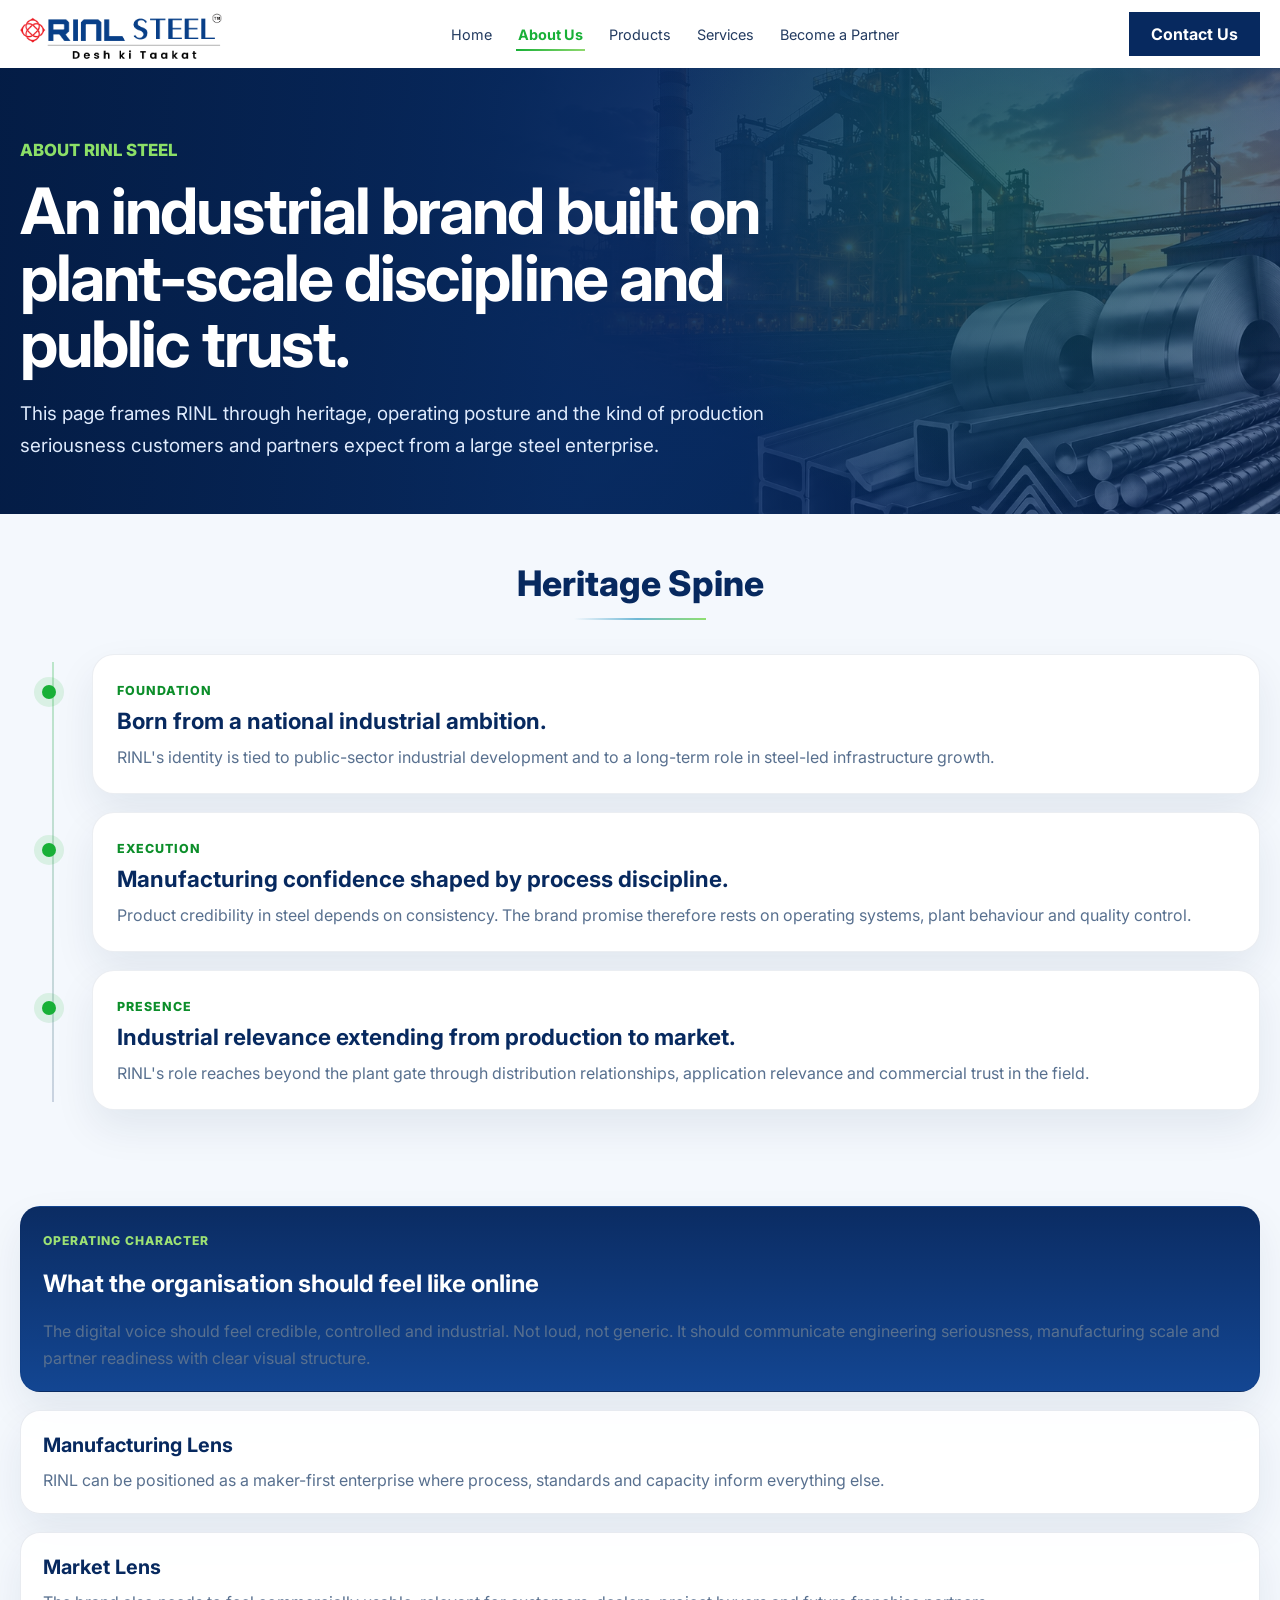
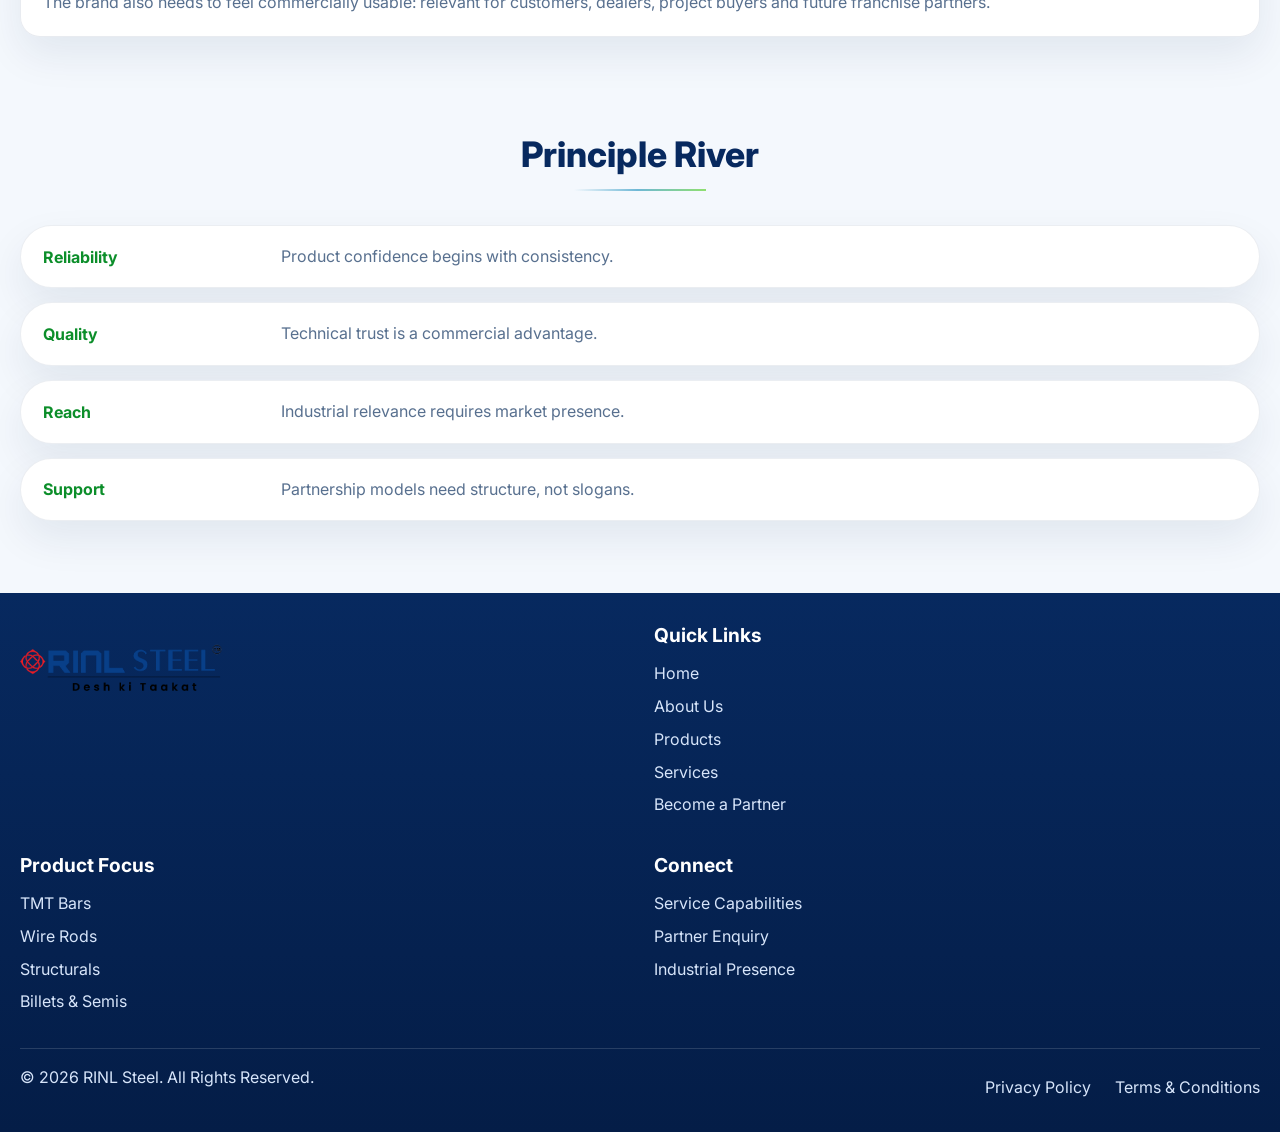
==== about.html @ e651a636 "Reorganize assets and finalize multi-page site" ====
<!DOCTYPE html>
<html lang="en">
<head>
  <meta charset="UTF-8" />
  <meta name="viewport" content="width=device-width, initial-scale=1.0" />
  <meta name="description" content="Learn about RINL Steel's heritage, manufacturing perspective, industrial role and operating philosophy." />
  <title>About Us | RINL Steel</title>
  <link rel="preconnect" href="https://fonts.googleapis.com">
  <link rel="preconnect" href="https://fonts.gstatic.com" crossorigin>
  <link href="https://fonts.googleapis.com/css2?family=Inter:wght@400;500;600;700;800&display=swap" rel="stylesheet">
  <link rel="stylesheet" href="styles.css" />
</head>
<body data-page="about">
  <header class="site-header" data-header>
    <div class="container header-inner">
      <a class="brand" href="index.html" aria-label="RINL Steel home">
        <img class="brand-logo" src="assets/images/branding/RINL_STEEL%20Logo.webp" alt="RINL Steel" />
      </a>
      <button class="nav-toggle" type="button" aria-label="Toggle menu" aria-expanded="false" data-nav-toggle>
        <span></span><span></span><span></span>
      </button>
      <nav class="main-nav" data-nav>
        <a href="index.html" data-nav-link="home">Home</a>
        <a href="about.html" data-nav-link="about">About Us</a>
        <a href="products.html" data-nav-link="products">Products</a>
        <a href="services.html" data-nav-link="services">Services</a>
        <a href="become-partner.html" data-nav-link="partner">Become a Partner</a>
      </nav>
      <a class="header-cta" href="become-partner.html#contact">Contact Us</a>
    </div>
  </header>

  <main>
    <section class="page-hero page-hero-about">
      <div class="container page-hero-shell">
        <div class="page-hero-copy reveal">
          <p class="eyebrow">About RINL Steel</p>
          <h1>An industrial brand built on plant-scale discipline and public trust.</h1>
          <p class="page-hero-text">This page frames RINL through heritage, operating posture and the kind of production seriousness customers and partners expect from a large steel enterprise.</p>
        </div>
      </div>
    </section>

    <section class="section about-spine-shell">
      <div class="container">
        <div class="section-title section-title-stack reveal">
          <h2>Heritage Spine</h2>
          <span></span>
        </div>
        <div class="about-spine">
          <article class="about-spine-node reveal">
            <span>Foundation</span>
            <h3>Born from a national industrial ambition.</h3>
            <p>RINL's identity is tied to public-sector industrial development and to a long-term role in steel-led infrastructure growth.</p>
          </article>
          <article class="about-spine-node reveal delay-1">
            <span>Execution</span>
            <h3>Manufacturing confidence shaped by process discipline.</h3>
            <p>Product credibility in steel depends on consistency. The brand promise therefore rests on operating systems, plant behaviour and quality control.</p>
          </article>
          <article class="about-spine-node reveal delay-2" id="presence">
            <span>Presence</span>
            <h3>Industrial relevance extending from production to market.</h3>
            <p>RINL's role reaches beyond the plant gate through distribution relationships, application relevance and commercial trust in the field.</p>
          </article>
        </div>
      </div>
    </section>

    <section class="section about-panels">
      <div class="container about-panels-grid">
        <article class="about-panel about-panel-large reveal">
          <span class="section-kicker">Operating Character</span>
          <h2>What the organisation should feel like online</h2>
          <p>The digital voice should feel credible, controlled and industrial. Not loud, not generic. It should communicate engineering seriousness, manufacturing scale and partner readiness with clear visual structure.</p>
        </article>
        <article class="about-panel reveal delay-1">
          <strong>Manufacturing Lens</strong>
          <p>RINL can be positioned as a maker-first enterprise where process, standards and capacity inform everything else.</p>
        </article>
        <article class="about-panel reveal delay-2">
          <strong>Market Lens</strong>
          <p>The brand also needs to feel commercially usable: relevant for customers, dealers, project buyers and future franchise partners.</p>
        </article>
      </div>
    </section>

    <section class="section principle-river-shell">
      <div class="container">
        <div class="section-title section-title-stack reveal">
          <h2>Principle River</h2>
          <span></span>
        </div>
        <div class="principle-river">
          <div class="principle-flow reveal"><strong>Reliability</strong><span>Product confidence begins with consistency.</span></div>
          <div class="principle-flow reveal delay-1"><strong>Quality</strong><span>Technical trust is a commercial advantage.</span></div>
          <div class="principle-flow reveal delay-2"><strong>Reach</strong><span>Industrial relevance requires market presence.</span></div>
          <div class="principle-flow reveal delay-3"><strong>Support</strong><span>Partnership models need structure, not slogans.</span></div>
        </div>
      </div>
    </section>
  </main>

  <footer class="site-footer">
    <div class="container footer-grid">
      <div>
        <a class="brand footer-brand" href="index.html">
          <img class="brand-logo brand-logo-footer" src="assets/images/branding/RINL_STEEL%20Logo.webp" alt="RINL Steel" />
        </a>
      </div>
      <div>
        <h3>Quick Links</h3>
        <a href="index.html">Home</a>
        <a href="about.html">About Us</a>
        <a href="products.html">Products</a>
        <a href="services.html">Services</a>
        <a href="become-partner.html">Become a Partner</a>
      </div>
      <div>
        <h3>Product Focus</h3>
        <a href="products.html#tmt">TMT Bars</a>
        <a href="products.html#wire-rods">Wire Rods</a>
        <a href="products.html#structurals">Structurals</a>
        <a href="products.html#semis">Billets & Semis</a>
      </div>
      <div>
        <h3>Connect</h3>
        <a href="services.html">Service Capabilities</a>
        <a href="become-partner.html#contact">Partner Enquiry</a>
        <a href="about.html#presence">Industrial Presence</a>
      </div>
    </div>
    <div class="container footer-bottom">
      <span>&copy; <span data-year></span> RINL Steel. All Rights Reserved.</span>
      <div>
        <a href="index.html">Privacy Policy</a>
        <a href="index.html">Terms &amp; Conditions</a>
      </div>
    </div>
  </footer>
  <script src="script.js"></script>
</body>
</html>
---- styles.css ----
:root{
  --blue:#07295f;
  --blue-deep:#041d47;
  --blue-soft:#10397d;
  --green:#18b037;
  --green-deep:#0c8e2a;
  --text:#17315a;
  --muted:#58708f;
  --line:#dce5f1;
  --bg:#f4f8fd;
  --white:#ffffff;
  --shadow:0 18px 40px rgba(6,32,74,.08);
  --font:'Inter',system-ui,sans-serif;
}

*{box-sizing:border-box}
html{scroll-behavior:smooth}
body{
  margin:0;
  font-family:var(--font);
  color:var(--text);
  background:var(--bg);
}

a{text-decoration:none;color:inherit}
button,input,select{font:inherit}

.container{width:min(1660px,calc(100% - 72px));margin:auto}

.site-header{
  position:sticky;
  top:0;
  z-index:50;
  background:rgba(255,255,255,.96);
  box-shadow:0 1px 0 rgba(11,44,91,.08);
}

.header-inner{
  display:grid;
  grid-template-columns:auto auto auto;
  align-items:center;
  justify-content:space-between;
  gap:12px;
  min-height:68px;
}

.brand{
  display:flex;
  align-items:center;
  gap:12px;
}

.brand-logo{
  display:block;
  width:201.5px;
  height:54.99px;
  object-fit:contain;
}

.brand-logo-footer{
  height:68px;
}

.main-nav{
  display:flex;
  justify-content:flex-end;
  align-items:center;
  gap:12px;
  font-size:.96rem;
  color:#233b60;
}

.main-nav a{
  padding:8px 2px;
  position:relative;
}

.main-nav a:after{
  content:"";
  position:absolute;
  left:0;
  bottom:0;
  width:100%;
  height:2px;
  background:linear-gradient(90deg,var(--green),#8fd86e);
  transform:scaleX(0);
  transform-origin:left center;
  transition:transform .3s ease;
}

.main-nav a:hover{color:var(--green)}
.main-nav a:hover:after,
.main-nav a.is-active:after{transform:scaleX(1)}
.main-nav a.is-active{
  color:var(--green);
  font-weight:700;
}
.nav-highlight{color:var(--green);font-weight:700}

.header-cta{
  padding:12px 22px;
  border-radius:0;
  background:var(--blue);
  color:var(--white);
  font-weight:700;
}

.nav-toggle{
  display:none;
  background:none;
  border:0;
  flex-direction:column;
  gap:5px;
}

.nav-toggle span{
  width:24px;
  height:2px;
  background:var(--blue);
}

.hero{
  background:
    linear-gradient(90deg, rgba(4,29,71,.88) 0%, rgba(8,42,97,.72) 28%, rgba(8,42,97,.26) 52%, rgba(8,42,97,0) 72%),
    url("assets/images/hero/Main%20Banner.webp") center center / cover no-repeat;
}

.hero-shell{
  display:flex;
  align-items:center;
  min-height:560px;
}

.hero-copy{
  padding:86px 0 86px 4px;
  color:var(--white);
  max-width:720px;
}

.eyebrow{
  margin:0 0 18px;
  text-transform:uppercase;
  color:#8ce067;
  font-weight:800;
  font-size:1.05rem;
}

.hero h1{
  margin:0;
  font-size:4.3rem;
  line-height:1.06;
  font-weight:800;
}

.hero-lead{
  margin:18px 0 0;
  font-size:2rem;
  line-height:1.35;
}

.hero-text{
  margin:22px 0 0;
  max-width:580px;
  font-size:1.35rem;
  line-height:1.65;
  color:#dfe8fb;
}

.hero-actions{
  display:flex;
  gap:22px;
  flex-wrap:wrap;
  margin-top:40px;
}

.btn{
  display:inline-flex;
  align-items:center;
  justify-content:center;
  gap:12px;
  padding:18px 30px;
  border-radius:20px;
  font-weight:700;
}

.btn-primary{
  background:linear-gradient(180deg,#20be3e,#13a731);
  color:var(--white);
  box-shadow:0 16px 30px rgba(14,173,49,.28);
}

.btn-ghost{
  color:var(--white);
  border:1px solid rgba(255,255,255,.3);
}

.section{padding:48px 0}

.section-title{
  display:flex;
  align-items:center;
  justify-content:center;
  gap:26px;
  margin-bottom:34px;
}

.section-title-stack{
  flex-direction:column;
  gap:14px;
}

.section-title span{
  width:132px;
  height:2px;
  background:linear-gradient(90deg, transparent, #6fb8d6 48%, #8fdf70);
}

.section-title h2,
.band-title h2,
.matrix-card h2,
.panel-card h2,
.form-panel h2{
  margin:0;
  color:var(--blue);
  font-size:2.2rem;
  font-weight:800;
}

.matrix-card,
.panel-card{
  background:var(--white);
  border:1px solid var(--line);
  border-radius:16px;
  box-shadow:var(--shadow);
}

.why-carousel{
  position:relative;
  overflow:hidden;
  padding:22px 0 14px;
}

.why-track{
  display:flex;
  align-items:center;
  gap:28px;
  min-height:360px;
  will-change:transform;
  transition:transform .7s ease;
}

.why-track.no-motion{
  transition:none !important;
}

.why-carousel.is-resetting .why-track{
  transition:none !important;
}

.why-slide{
  position:relative;
  flex:0 0 auto;
  width:min(64%,780px);
  opacity:.42;
  transform:scale(.82);
  transform-origin:center center;
  transition:transform .7s ease,opacity .7s ease,filter .7s ease;
  filter:saturate(.72);
  pointer-events:none;
}

.why-track.no-motion .why-slide{
  transition:none !important;
}

.why-carousel.is-resetting .why-slide,
.why-carousel.is-resetting .why-slide-inner,
.why-carousel.is-resetting .why-dots button{
  transition:none !important;
}

.why-slide.active{
  opacity:1;
  transform:scale(1);
  filter:none;
  z-index:3;
}

.why-slide.prev{
  opacity:.45;
  transform:scale(.84);
  z-index:2;
}

.why-slide.next{
  opacity:.45;
  transform:scale(.84);
  z-index:2;
}

.why-slide.far{
  opacity:.18;
  transform:scale(.78);
  z-index:1;
}

.why-slide-inner{
  min-height:320px;
  padding:38px 42px;
  background:
    linear-gradient(90deg, rgba(255,255,255,.94) 0%, rgba(255,255,255,.86) 34%, rgba(255,255,255,.18) 68%, rgba(255,255,255,.02) 100%),
    linear-gradient(145deg,#ffffff,#f2f7ff);
  border:1px solid var(--line);
  border-radius:22px;
  box-shadow:0 22px 48px rgba(6,32,74,.12);
  display:grid;
  grid-template-columns:minmax(280px,420px) 1fr;
  align-items:center;
  background-position:center center;
  background-size:cover;
  background-repeat:no-repeat;
}

.why-slide-brand .why-slide-inner{
  background-image:
    linear-gradient(90deg, rgba(255,255,255,.95) 0%, rgba(255,255,255,.86) 34%, rgba(255,255,255,.18) 68%, rgba(255,255,255,.02) 100%),
    url("assets/images/partners/Trusted%20Brand.webp");
}

.why-slide-marketing .why-slide-inner{
  background-image:
    linear-gradient(90deg, rgba(255,255,255,.95) 0%, rgba(255,255,255,.86) 34%, rgba(255,255,255,.18) 68%, rgba(255,255,255,.02) 100%),
    url("assets/images/partners/Marketing%20Support.webp");
}

.why-slide-supply .why-slide-inner{
  background-image:
    linear-gradient(90deg, rgba(255,255,255,.95) 0%, rgba(255,255,255,.86) 34%, rgba(255,255,255,.18) 68%, rgba(255,255,255,.02) 100%),
    url("assets/images/partners/Reliable%20Supply.webp");
}

.why-slide-support .why-slide-inner{
  background-image:
    linear-gradient(90deg, rgba(255,255,255,.95) 0%, rgba(255,255,255,.86) 34%, rgba(255,255,255,.18) 68%, rgba(255,255,255,.02) 100%),
    url("assets/images/partners/Dedicated%20Support.webp");
}

.why-slide h3{
  margin:0 0 14px;
  color:var(--blue);
  font-size:2.15rem;
  grid-column:1;
}

.why-slide p{
  margin:0;
  max-width:34ch;
  color:var(--muted);
  line-height:1.75;
  font-size:1.08rem;
  grid-column:1;
}

.why-dots{
  display:flex;
  justify-content:center;
  gap:12px;
  margin-top:28px;
}

.why-dots button{
  width:12px;
  height:12px;
  border:0;
  border-radius:50%;
  background:#c8d6ea;
  cursor:pointer;
}

.why-dots .active{
  background:var(--green);
}

.edge-card,
.matrix-card,
.panel-card{
  background:var(--white);
  border:1px solid var(--line);
  border-radius:16px;
  box-shadow:var(--shadow);
}

.icon-badge,
.mini-icon{
  display:grid;
  place-items:center;
  margin:0 auto 18px;
  width:62px;
  height:62px;
  border-radius:50%;
  background:linear-gradient(180deg,#16b437,#07962b);
  color:var(--white);
  font-weight:800;
}

.benefit-item h3{
  margin:0 0 10px;
  color:var(--blue);
  font-size:1.35rem;
}

.benefit-item p,
.matrix-card p,
.panel-subtitle,
.form-panel p,
.form-note{margin:0;color:var(--muted);line-height:1.55}

.benefits-band{
  padding:36px 0 28px;
  color:var(--white);
  position:relative;
  background:
    linear-gradient(180deg, rgba(7,41,95,.9) 0%, rgba(4,29,71,.9) 100%),
    linear-gradient(90deg, rgba(4,29,71,.94) 0%, rgba(4,29,71,.74) 34%, rgba(4,29,71,.28) 72%, rgba(4,29,71,.16) 100%),
    url("assets/images/partners/Rapid%20Growth.webp") center center / cover no-repeat;
  transition:background-image .35s ease;
}

.benefits-band[data-benefit-bg="growth"]{
  background-image:
    linear-gradient(180deg, rgba(7,41,95,.9) 0%, rgba(4,29,71,.9) 100%),
    linear-gradient(90deg, rgba(4,29,71,.94) 0%, rgba(4,29,71,.74) 34%, rgba(4,29,71,.28) 72%, rgba(4,29,71,.16) 100%),
    url("assets/images/partners/Rapid%20Growth.webp");
}

.benefits-band[data-benefit-bg="reputation"]{
  background-image:
    linear-gradient(180deg, rgba(7,41,95,.9) 0%, rgba(4,29,71,.9) 100%),
    linear-gradient(90deg, rgba(4,29,71,.94) 0%, rgba(4,29,71,.74) 34%, rgba(4,29,71,.28) 72%, rgba(4,29,71,.16) 100%),
    url("assets/images/partners/Brands.webp");
}

.benefits-band[data-benefit-bg="quality"]{
  background-image:
    linear-gradient(180deg, rgba(7,41,95,.9) 0%, rgba(4,29,71,.9) 100%),
    linear-gradient(90deg, rgba(4,29,71,.94) 0%, rgba(4,29,71,.74) 34%, rgba(4,29,71,.28) 72%, rgba(4,29,71,.16) 100%),
    url("assets/images/partners/Quality%20Assurance.webp");
}

.benefits-band[data-benefit-bg="standards"]{
  background-image:
    linear-gradient(180deg, rgba(7,41,95,.9) 0%, rgba(4,29,71,.9) 100%),
    linear-gradient(90deg, rgba(4,29,71,.94) 0%, rgba(4,29,71,.74) 34%, rgba(4,29,71,.28) 72%, rgba(4,29,71,.16) 100%),
    url("assets/images/partners/World%20Class%20Quality%20Standards.webp");
}

.benefits-band[data-benefit-bg="distribution"]{
  background-image:
    linear-gradient(180deg, rgba(7,41,95,.9) 0%, rgba(4,29,71,.9) 100%),
    linear-gradient(90deg, rgba(4,29,71,.94) 0%, rgba(4,29,71,.74) 34%, rgba(4,29,71,.28) 72%, rgba(4,29,71,.16) 100%),
    url("assets/images/partners/Strong%20Distribution%20Network.webp");
}

.benefits-band[data-benefit-bg="technology"]{
  background-image:
    linear-gradient(180deg, rgba(7,41,95,.9) 0%, rgba(4,29,71,.9) 100%),
    linear-gradient(90deg, rgba(4,29,71,.94) 0%, rgba(4,29,71,.74) 34%, rgba(4,29,71,.28) 72%, rgba(4,29,71,.16) 100%),
    url("assets/images/partners/Advanced%20Technology.webp");
}

.benefits-band[data-benefit-bg="opportunities"]{
  background-image:
    linear-gradient(180deg, rgba(7,41,95,.9) 0%, rgba(4,29,71,.9) 100%),
    linear-gradient(90deg, rgba(4,29,71,.94) 0%, rgba(4,29,71,.74) 34%, rgba(4,29,71,.28) 72%, rgba(4,29,71,.16) 100%),
    url("assets/images/partners/High%20Growth.webp");
}

.band-title{
  text-align:center;
  margin-bottom:28px;
}

.band-title h2{
  color:var(--white);
  text-transform:uppercase;
}

.band-title h2 span{color:var(--green)}
.band-title p{margin:10px 0 0;color:#d2dcf3;font-size:1.06rem}

.benefits-layout{
  display:grid;
  grid-template-columns:420px 1fr;
  gap:28px;
  align-items:start;
}

.benefits-menu{
  display:grid;
  gap:12px;
}

.benefit-tab{
  width:100%;
  display:grid;
  grid-template-columns:1fr;
  gap:0;
  align-items:center;
  text-align:left;
  padding:12px 16px;
  border:1px solid rgba(255,255,255,.14);
  border-radius:12px;
  background:transparent;
  color:var(--white);
  cursor:pointer;
  transition:.22s ease;
}

.benefit-tab:hover{
  background:transparent;
  border-color:rgba(255,255,255,.22);
}

.benefit-tab.active{
  background:transparent;
  color:var(--white);
  border-color:var(--white);
  box-shadow:none;
}

.benefit-tab span{
  font-size:1.04rem;
  font-weight:700;
  line-height:1.35;
}

.benefits-content{
  position:relative;
  min-height:420px;
  overflow:hidden;
  --benefit-slide-duration:.45s;
}

.benefits-content.is-track-animating > .benefit-panel{
  visibility:hidden;
}

.benefit-runner{
  position:absolute;
  inset:0;
  display:flex;
  gap:0;
  will-change:transform;
  pointer-events:none;
}

.benefit-runner-panel{
  flex:0 0 100%;
}

.benefit-runner-panel .benefit-panel{
  position:relative;
  inset:auto;
  height:100%;
  opacity:1;
  transform:none;
  pointer-events:none;
}

.benefit-panel{
  position:absolute;
  inset:0;
  background:transparent;
  border:1px solid rgba(255,255,255,.14);
  border-radius:16px;
  padding:34px 34px 30px;
  color:var(--white);
  box-shadow:none;
  opacity:0;
  transform:translateX(100%);
  transition:transform var(--benefit-slide-duration) ease,opacity var(--benefit-slide-duration) ease;
  pointer-events:none;
  text-align:left;
}

.benefit-panel.active{
  opacity:1;
  transform:translateX(0);
  pointer-events:auto;
}

.benefit-panel.is-entering{
  opacity:1;
  transform:translateX(100%);
}

.benefit-panel.is-leaving{
  opacity:1;
  transform:translateX(0);
}

.benefit-panel.is-entering.active{
  transform:translateX(0);
}

.benefit-panel.is-leaving.to-left{
  transform:translateX(-100%);
}

.benefit-panel.no-motion{
  transition:none !important;
}

.benefit-panel h3{
  margin:0 0 14px;
  font-size:2.1rem;
  color:var(--white);
}

.benefit-panel p{
  margin:0;
  color:#d6e1fa;
  line-height:1.75;
  font-size:1.02rem;
}

.benefit-points{
  margin:22px 0 0;
  padding:0;
  list-style:none;
  display:grid;
  gap:14px;
}

.benefit-points li{
  position:relative;
  padding-left:24px;
  color:#eef4ff;
  line-height:1.6;
}

.benefit-points li:before{
  content:"";
  position:absolute;
  left:0;
  top:.65em;
  width:10px;
  height:10px;
  border-radius:50%;
  background:#8ce067;
}

.benefits-cta{
  margin-top:24px;
  border-radius:8px;
  background:transparent;
  border:1px solid rgba(255,255,255,.14);
  display:grid;
  grid-template-columns:1fr auto;
  gap:20px;
  align-items:center;
  padding:18px 26px;
}

.cta-copy{
  display:grid;
  grid-template-columns:340px 1fr;
  gap:26px;
  align-items:center;
}

.cta-copy strong{font-size:1.9rem}
.cta-copy p{margin:0;color:#d4def6}

.cta-button{
  padding:14px 28px;
  border-radius:8px;
  background:var(--white);
  color:var(--blue);
  font-weight:700;
}

.edge-section{padding-top:44px}

.edge-orbit{
  display:grid;
  gap:12px;
}

.edge-mobile-grid{
  display:none;
}

.edge-mobile-row{
  display:grid;
  grid-template-columns:1fr 1fr;
  gap:14px;
}

.edge-mobile-card{
  min-width:0;
  min-height:164px;
  padding:18px 16px;
  border:1px solid rgba(7,41,95,.08);
  border-radius:18px;
  background:linear-gradient(180deg, rgba(255,255,255,.98) 0%, rgba(244,248,255,.98) 100%);
  box-shadow:var(--shadow);
  display:grid;
  align-content:start;
  gap:8px;
  opacity:0;
  transition:transform .55s ease, opacity .55s ease;
}

.edge-mobile-card-left{
  transform:translateX(-34px);
}

.edge-mobile-card-right{
  transform:translateX(34px);
}

.edge-mobile-row.visible .edge-mobile-card{
  opacity:1;
  transform:none;
}

.edge-mobile-value{
  color:var(--green);
  font-size:1.5rem;
  font-weight:800;
  line-height:1.1;
}

.edge-mobile-label{
  color:var(--blue);
  font-size:.8rem;
  font-weight:800;
  letter-spacing:.08em;
  text-transform:uppercase;
}

.edge-mobile-card p{
  margin:0;
  color:var(--muted);
  font-size:.92rem;
  line-height:1.5;
}

.edge-pair{
  display:grid;
  grid-template-columns:minmax(0,1fr) 108px minmax(420px,860px) 108px minmax(0,1fr);
  align-items:center;
  gap:24px;
  min-height:108px;
}

.edge-badge{
  position:relative;
  width:108px;
  height:108px;
  border-radius:50%;
  background:radial-gradient(circle at 32% 30%, #3add5a 0%, #19b338 56%, #0d8a25 100%);
  border:6px solid rgba(255,255,255,.94);
  box-shadow:0 12px 28px rgba(13,138,37,.2);
  display:grid;
  place-items:center;
  text-align:center;
  padding:14px;
  cursor:pointer;
  appearance:none;
  outline:none;
  transition:transform .55s ease;
}

.edge-badge-left{
  grid-column:2;
}

.edge-lane{
  grid-column:3;
}

.edge-badge-right{
  grid-column:4;
}

.edge-badge span{
  color:var(--white);
  font-size:1.15rem;
  font-weight:800;
  line-height:1.15;
}

.edge-badge-left:hover,
.edge-badge-left:focus-visible{
  transform:rotate(360deg);
}

.edge-badge-right:hover,
.edge-badge-right:focus-visible{
  transform:rotate(-360deg);
}

.edge-badge-left:hover + .edge-lane .edge-lane-left,
.edge-badge-left:focus-visible + .edge-lane .edge-lane-left,
.edge-pair:has(.edge-badge-right:hover) .edge-lane-right,
.edge-pair:has(.edge-badge-right:focus-visible) .edge-lane-right{
  opacity:1;
}

.edge-badge-left:hover + .edge-lane .edge-lane-left,
.edge-badge-left:focus-visible + .edge-lane .edge-lane-left,
.edge-pair:has(.edge-badge-right:hover) .edge-lane-right,
.edge-pair:has(.edge-badge-right:focus-visible) .edge-lane-right{
  transform:translateX(0);
}

.edge-lane{
  position:relative;
  height:56px;
  border:1px solid rgba(7,41,95,.12);
  border-radius:999px;
  background:rgba(255,255,255,.88);
  box-shadow:var(--shadow);
  overflow:hidden;
}

.edge-anchor{
  position:absolute;
  top:50%;
  transform:translateY(-50%);
  color:var(--blue);
  font-size:.88rem;
  font-weight:700;
  letter-spacing:.04em;
  transition:opacity .25s ease;
  z-index:1;
  white-space:nowrap;
}

.edge-anchor-left{
  left:22px;
}

.edge-anchor-right{
  right:22px;
}

.edge-badge-left:hover + .edge-lane .edge-anchor-left,
.edge-badge-left:focus-visible + .edge-lane .edge-anchor-left,
.edge-badge-left:hover + .edge-lane .edge-anchor-right,
.edge-badge-left:focus-visible + .edge-lane .edge-anchor-right,
.edge-pair:has(.edge-badge-right:hover) .edge-anchor-right,
.edge-pair:has(.edge-badge-right:focus-visible) .edge-anchor-right,
.edge-pair:has(.edge-badge-right:hover) .edge-anchor-left,
.edge-pair:has(.edge-badge-right:focus-visible) .edge-anchor-left{
  opacity:0;
}

.edge-lane-text{
  position:absolute;
  inset:0;
  display:flex;
  align-items:center;
  white-space:nowrap;
  color:var(--muted);
  font-size:1rem;
  line-height:1;
  opacity:0;
  transition:transform .55s ease, opacity .55s ease;
  will-change:transform;
}

.edge-lane-left{
  justify-content:flex-start;
  padding:0 26px;
  transform:translateX(calc(-100% - 36px));
}

.edge-lane-right{
  justify-content:flex-end;
  padding:0 26px;
  transform:translateX(calc(100% + 36px));
}

.edge-note{
  margin:14px 0 0;
  text-align:center;
  color:var(--muted);
  font-size:.9rem;
}

.matrix-grid{
  display:grid;
  grid-template-columns:minmax(0,1.25fr) minmax(320px,.75fr);
  gap:22px;
  align-items:start;
}

.matrix-side{
  display:grid;
  gap:22px;
}

.matrix-card{
  padding:32px 30px;
  border-radius:20px;
  background:linear-gradient(180deg,#ffffff,#f9fbfe);
}

.matrix-card h2{
  font-size:1.5rem;
  margin-bottom:22px;
  text-transform:none;
}

.matrix-grid > .matrix-card:first-child{
  min-height:100%;
}

.investment-overview{
  display:grid;
  grid-template-columns:minmax(0,1.15fr) minmax(280px,.85fr);
  gap:22px;
  align-items:stretch;
}

.investment-copy{
  display:grid;
  align-content:start;
  gap:18px;
}

.investment-kicker{
  display:inline-flex;
  align-items:center;
  width:max-content;
  padding:8px 12px;
  border:1px solid rgba(13,138,37,.16);
  border-radius:999px;
  background:rgba(27,160,56,.08);
  color:var(--green-deep);
  font-size:.76rem;
  font-weight:800;
  letter-spacing:.08em;
  text-transform:uppercase;
}

.investment-copy h2{
  margin:0;
}

.investment-lead{
  margin:0;
  color:var(--blue);
  font-size:1.08rem;
  line-height:1.7;
  max-width:48ch;
}

.investment-highlights{
  display:grid;
  grid-template-columns:repeat(2,minmax(0,1fr));
  gap:12px;
}

.investment-highlights div{
  padding:18px 18px 16px;
  border:1px solid rgba(7,41,95,.08);
  border-radius:18px;
  background:linear-gradient(180deg,#f9fcff 0%, #eef6ff 100%);
}

.investment-highlights strong{
  display:block;
  color:var(--blue);
  font-size:1.7rem;
  line-height:1.15;
}

.investment-highlights span{
  display:block;
  margin-top:8px;
  color:var(--muted);
  line-height:1.45;
}

.investment-note{
  margin:0;
  padding-top:2px;
  color:var(--muted);
  line-height:1.7;
}

.investment-stack{
  display:grid;
  gap:12px;
}

.investment-signal{
  padding:18px 18px 16px;
  border:1px solid rgba(7,41,95,.08);
  border-radius:18px;
  background:#fff;
}

.investment-signal-label{
  display:block;
  margin-bottom:8px;
  color:var(--green-deep);
  font-size:.76rem;
  font-weight:800;
  letter-spacing:.08em;
  text-transform:uppercase;
}

.investment-signal strong{
  display:block;
  color:var(--blue);
  font-size:1.2rem;
  line-height:1.3;
}

.investment-signal p{
  margin:10px 0 0;
  color:var(--muted);
  line-height:1.55;
}

.investment-signal-accent{
  background:linear-gradient(180deg, rgba(13,138,37,.08) 0%, rgba(255,255,255,1) 100%);
}

.tick-list{
  list-style:none;
  padding:0;
  margin:0;
  display:grid;
  gap:16px;
}

.tick-list li{
  position:relative;
  padding-left:26px;
  color:#28415f;
  line-height:1.5;
  padding-bottom:14px;
  border-bottom:1px solid rgba(7,41,95,.08);
}

.tick-list li:last-child{
  padding-bottom:0;
  border-bottom:0;
}

.tick-list li:before{
  content:"\2713";
  position:absolute;
  left:0;
  top:0;
  color:var(--green);
  font-weight:800;
}

.lower-grid{
  display:grid;
  grid-template-columns:minmax(0,1.2fr) minmax(360px,.8fr);
  gap:24px;
  align-items:start;
}

.lower-main{
  display:grid;
  gap:24px;
}

.panel-card{
  padding:32px 30px;
  border-radius:20px;
}

.panel-card h2,
.form-panel h2{
  font-size:1.55rem;
  text-transform:none;
  margin-bottom:10px;
}

.panel-subtitle{
  margin-bottom:24px;
  color:var(--muted);
}

.process-panel{
  background:linear-gradient(180deg,#ffffff,#f8fbfe);
}

.story-panel{
  background:linear-gradient(180deg,#ffffff,#f7fbff);
}

.process-list{
  list-style:none;
  padding:0;
  margin:0;
  display:grid;
  gap:18px;
}

.process-list li{
  position:relative;
  padding-left:64px;
  min-height:50px;
  padding-bottom:12px;
  border-bottom:1px solid rgba(7,41,95,.1);
}

.process-list li:last-child{
  border-bottom:0;
  padding-bottom:0;
}

.process-list li:before{
  content:counter(item);
}

.process-list{
  counter-reset:item;
}

.process-list li{
  counter-increment:item;
}

.process-list li:before{
  position:absolute;
  left:0;
  top:0;
  width:38px;
  height:38px;
  border-radius:50%;
  display:grid;
  place-items:center;
  background:linear-gradient(180deg,#19b338,#0e9d2f);
  color:var(--white);
  font-weight:800;
}

.process-list b{
  display:block;
  color:var(--green-deep);
  margin-bottom:4px;
}

.process-list span{color:var(--muted)}

.testimonial-box{
  background:#f7fbff;
  border:1px solid var(--line);
  border-radius:16px;
  padding:24px;
}

.quote{
  margin:0;
  color:#2d4868;
  line-height:1.7;
}

.testimonial-box strong{
  display:block;
  margin-top:16px;
  color:var(--blue);
}

.testimonial-box span{color:var(--muted)}

.dots{
  display:flex;
  gap:10px;
  margin-top:18px;
}

.dots button{
  width:12px;
  height:12px;
  border:0;
  border-radius:50%;
  background:#c8d6ea;
  cursor:pointer;
}

.dots .active{background:var(--green)}

.legacy-banner{
  margin-top:22px;
  border-radius:14px;
  background:linear-gradient(115deg,var(--blue-deep),var(--blue-soft));
  color:var(--white);
  padding:24px;
  display:grid;
  grid-template-columns:1fr 160px;
  gap:18px;
  align-items:end;
  overflow:hidden;
}

.legacy-banner strong{
  font-size:2rem;
  line-height:1.18;
}

.legacy-banner p{
  margin:12px 0 0;
  color:#d5dff5;
}

.legacy-bars{
  height:92px;
  border-radius:60px 0 0 60px;
  background:
    repeating-linear-gradient(170deg, #707885 0 10px, #c4cbd4 10px 20px, #6f7883 20px 30px);
  transform:rotate(-16deg) translate(26px, 12px);
}

.form-panel{
  background:linear-gradient(180deg,var(--blue) 0%, #06275b 100%);
  color:var(--white);
  border-radius:20px;
  padding:32px 28px;
  box-shadow:var(--shadow);
  position:sticky;
  top:108px;
}

.form-panel h2,
.form-panel p{color:var(--white)}

.lead-form{
  margin-top:18px;
  display:grid;
  gap:12px;
}

.lead-form label{display:block}

.lead-form input,
.lead-form select{
  width:100%;
  border:1px solid #cfdaea;
  border-radius:8px;
  padding:14px 14px;
  background:#fff;
  color:#264263;
}

.lead-form input:focus,
.lead-form select:focus{
  outline:3px solid rgba(24,176,55,.18);
  border-color:var(--green);
}

.checkbox-row{
  display:grid;
  grid-template-columns:16px 1fr;
  gap:10px;
  align-items:start;
  color:#dbe5f8;
  font-size:.92rem;
}

.checkbox-row input{
  width:16px;
  height:16px;
  margin-top:3px;
}

.form-panel .btn{
  width:100%;
  border:0;
}

.form-note{
  text-align:center;
  color:#d3ddf2;
  font-size:.9rem;
}

.trust-section{padding-top:0}

.trust-row{
  background:var(--white);
  border:1px solid var(--line);
  border-radius:18px;
  box-shadow:var(--shadow);
  padding:26px 28px;
  display:grid;
  grid-template-columns:1fr auto;
  gap:18px;
  align-items:center;
}

.trust-copy{
  display:grid;
  grid-template-columns:220px 1fr;
  gap:18px;
  align-items:center;
}

.trust-copy strong{
  color:#1e2f43;
  font-size:1.85rem;
  line-height:1.2;
}

.trust-copy p{
  margin:0;
  color:var(--muted);
  line-height:1.6;
}

.trust-link{
  padding:14px 24px;
  border:1px solid #cbd9eb;
  border-radius:8px;
  color:var(--blue);
  font-weight:700;
}

.page-hero{
  position:relative;
  overflow:hidden;
  color:var(--white);
}

.page-hero:before{
  content:"";
  position:absolute;
  inset:0;
  background:
    radial-gradient(circle at 78% 24%, rgba(38,173,68,.24) 0%, rgba(38,173,68,0) 34%),
    linear-gradient(90deg, rgba(4,29,71,.92) 0%, rgba(8,42,97,.78) 44%, rgba(8,42,97,.3) 100%);
}

.page-hero-home{
  background:url("assets/images/hero/Main%20Banner.webp") center center / cover no-repeat;
}

.page-hero-about,
.page-hero-products,
.page-hero-services{
  background:
    linear-gradient(120deg, rgba(3,20,48,.88) 0%, rgba(9,46,105,.72) 54%, rgba(7,41,95,.42) 100%),
    url("assets/images/hero/Main%20Banner.webp") center center / cover no-repeat;
}

.hero-composition,
.page-hero-shell{
  position:relative;
  z-index:1;
}

.hero-composition{
  min-height:640px;
  display:grid;
  grid-template-columns:minmax(0,1.05fr) minmax(320px,.75fr);
  align-items:end;
  gap:26px;
  padding:72px 0 64px;
}

.page-hero-shell{
  min-height:420px;
  display:flex;
  align-items:flex-end;
  padding:72px 0 52px;
}

.page-hero-copy{
  max-width:840px;
}

.page-hero-copy h1{
  margin:0;
  font-size:4rem;
  line-height:1.04;
  letter-spacing:-.03em;
}

.page-hero-text{
  margin:20px 0 0;
  max-width:62ch;
  color:#dfebfd;
  font-size:1.18rem;
  line-height:1.7;
}

.hero-frame{
  display:grid;
  gap:14px;
}

.hero-frame-panel,
.hero-frame-rail div{
  border:1px solid rgba(255,255,255,.16);
  background:rgba(255,255,255,.08);
  backdrop-filter:blur(8px);
}

.hero-frame-panel{
  padding:26px 24px;
  border-radius:28px 28px 12px 28px;
}

.hero-frame-panel span,
.hero-frame-rail span,
.section-kicker{
  display:inline-block;
  color:#9de274;
  font-size:.76rem;
  font-weight:800;
  text-transform:uppercase;
  letter-spacing:.08em;
}

.hero-frame-panel strong{
  display:block;
  margin-top:12px;
  font-size:1.55rem;
  line-height:1.35;
}

.hero-frame-rail{
  display:grid;
  gap:10px;
}

.hero-frame-rail div{
  padding:16px 18px;
  border-radius:12px 20px 20px 12px;
}

.hero-frame-rail strong{
  display:block;
  margin-top:8px;
  font-size:1rem;
  line-height:1.45;
}

.signal-marquee{
  border-top:1px solid rgba(8,42,97,.08);
  border-bottom:1px solid rgba(8,42,97,.08);
  background:rgba(255,255,255,.84);
  overflow:hidden;
}

.signal-marquee-track{
  display:flex;
  gap:44px;
  padding:16px 0;
  white-space:nowrap;
  width:max-content;
  animation:marqueeDrift 26s linear infinite;
}

.signal-marquee-track span{
  position:relative;
  color:var(--blue);
  font-weight:700;
}

.signal-marquee-track span:not(:last-child):after{
  content:"";
  position:absolute;
  top:50%;
  right:-23px;
  width:5px;
  height:5px;
  border-radius:50%;
  background:var(--green);
  transform:translateY(-50%);
}

.home-axis,
.steel-ribbons,
.home-landscape,
.about-spine-shell,
.about-panels,
.principle-river-shell,
.product-spectrum-shell,
.product-application-shell,
.service-stream-shell,
.service-cycle-shell,
.home-cta-shell{
  position:relative;
}

.axis-layout{
  display:grid;
  grid-template-columns:minmax(280px,.52fr) minmax(0,1fr);
  gap:24px;
  align-items:start;
}

.axis-manifesto{
  position:sticky;
  top:96px;
  padding:26px 24px;
  border-radius:24px;
  background:linear-gradient(180deg, var(--blue-deep), var(--blue));
  color:#dfebfd;
  box-shadow:var(--shadow);
}

.axis-manifesto p{
  margin:10px 0 0;
  line-height:1.75;
}

.axis-spine{
  display:grid;
  gap:18px;
}

.axis-node,
.about-panel,
.landscape-column,
.application-rail,
.service-cycle-node{
  padding:22px 22px 20px;
  border:1px solid rgba(7,41,95,.09);
  border-radius:20px;
  background:rgba(255,255,255,.92);
  box-shadow:var(--shadow);
}

.axis-node span,
.investment-signal-label,
.application-rail strong,
.principle-flow strong{
  color:var(--green-deep);
}

.axis-node span{
  display:block;
  font-size:.82rem;
  font-weight:800;
  letter-spacing:.08em;
}

.axis-node strong{
  display:block;
  margin-top:10px;
  color:var(--blue);
  font-size:1.3rem;
}

.axis-node p{
  margin:10px 0 0;
  line-height:1.65;
  color:var(--muted);
}

.ribbon-stack{
  display:grid;
  gap:16px;
}

.ribbon-band{
  display:grid;
  grid-template-columns:minmax(0,1fr) auto;
  gap:18px;
  align-items:center;
  padding:24px 28px;
  border-radius:18px;
  background:linear-gradient(100deg, rgba(4,29,71,.98) 0%, rgba(15,57,125,.94) 54%, rgba(20,126,54,.9) 100%);
  color:var(--white);
  box-shadow:var(--shadow);
}

.ribbon-band:nth-child(2){
  transform:translateX(44px);
}

.ribbon-band:nth-child(3){
  transform:translateX(88px);
}

.ribbon-band-copy span{
  display:block;
  color:#98e170;
  font-size:.78rem;
  font-weight:800;
  text-transform:uppercase;
  letter-spacing:.08em;
}

.ribbon-band-copy h3{
  margin:8px 0 0;
  font-size:1.45rem;
  line-height:1.35;
}

.ribbon-band a{
  padding:14px 18px;
  border:1px solid rgba(255,255,255,.18);
  background:rgba(255,255,255,.08);
  border-radius:12px;
  font-weight:700;
}

.landscape-grid{
  display:grid;
  grid-template-columns:minmax(0,.9fr) minmax(0,1.1fr);
  gap:22px;
  align-items:start;
}

.landscape-panel{
  padding:30px 28px;
  border-radius:28px;
  background:linear-gradient(180deg, #eaf4ff 0%, #ffffff 100%);
  border:1px solid rgba(7,41,95,.08);
  box-shadow:var(--shadow);
}

.landscape-panel h2,
.application-column h2,
.service-cycle-copy h2{
  margin:10px 0 0;
  color:var(--blue);
  font-size:2rem;
  line-height:1.2;
}

.landscape-panel p,
.application-column p,
.service-cycle-copy p{
  margin:14px 0 0;
  color:var(--muted);
  line-height:1.75;
}

.landscape-columns{
  display:grid;
  gap:16px;
}

.landscape-column strong{
  display:block;
  color:var(--blue);
  font-size:1.2rem;
}

.landscape-column p{
  margin:10px 0 0;
  line-height:1.6;
  color:var(--muted);
}

.home-cta{
  display:grid;
  grid-template-columns:minmax(0,1fr) auto;
  gap:24px;
  align-items:end;
  padding:30px 32px;
  border-radius:28px;
  background:linear-gradient(120deg, #0a2759 0%, #134691 65%, #169637 100%);
  color:var(--white);
  box-shadow:var(--shadow);
}

.home-cta h2{
  margin:10px 0 0;
  font-size:2.1rem;
  line-height:1.2;
}

.home-cta-links{
  display:flex;
  flex-wrap:wrap;
  gap:10px;
  justify-content:flex-end;
}

.home-cta-links a{
  padding:12px 16px;
  border-radius:999px;
  border:1px solid rgba(255,255,255,.18);
  background:rgba(255,255,255,.08);
  font-weight:700;
}

.about-spine{
  position:relative;
  display:grid;
  gap:18px;
}

.about-spine:before{
  content:"";
  position:absolute;
  left:32px;
  top:8px;
  bottom:8px;
  width:2px;
  background:linear-gradient(180deg, rgba(24,176,55,.26), rgba(7,41,95,.18));
}

.about-spine-node{
  position:relative;
  margin-left:72px;
  padding:24px 24px 22px;
  border-radius:22px;
  background:#fff;
  border:1px solid rgba(7,41,95,.08);
  box-shadow:var(--shadow);
}

.about-spine-node:before{
  content:"";
  position:absolute;
  left:-51px;
  top:30px;
  width:14px;
  height:14px;
  border-radius:50%;
  background:var(--green);
  box-shadow:0 0 0 8px rgba(24,176,55,.12);
}

.about-spine-node span{
  color:var(--green-deep);
  font-size:.78rem;
  font-weight:800;
  text-transform:uppercase;
  letter-spacing:.08em;
}

.about-spine-node h3{
  margin:8px 0 0;
  color:var(--blue);
  font-size:1.4rem;
}

.about-spine-node p{
  margin:10px 0 0;
  color:var(--muted);
  line-height:1.7;
}

.about-panels-grid{
  display:grid;
  grid-template-columns:minmax(0,1.1fr) repeat(2,minmax(0,.45fr));
  gap:18px;
}

.about-panel-large{
  background:linear-gradient(180deg, #0b2c63 0%, #134692 100%);
  color:var(--white);
}

.about-panel-large h2,
.about-panel-large p{
  color:var(--white);
}

.about-panel strong{
  display:block;
  color:var(--blue);
  font-size:1.24rem;
}

.about-panel p{
  margin:10px 0 0;
  color:var(--muted);
  line-height:1.65;
}

.principle-river{
  display:grid;
  gap:14px;
}

.principle-flow{
  display:grid;
  grid-template-columns:220px 1fr;
  gap:18px;
  align-items:center;
  padding:18px 22px;
  border-radius:999px;
  background:#fff;
  border:1px solid rgba(7,41,95,.08);
  box-shadow:var(--shadow);
}

.principle-flow span{
  color:var(--muted);
  line-height:1.6;
}

.product-spectrum{
  display:grid;
  gap:18px;
}

.product-map-grid{
  position:relative;
  display:grid;
  grid-template-columns:repeat(7,minmax(0,1fr));
  gap:10px;
  align-items:center;
  width:100%;
  padding:14px 18px 8px;
  overflow-x:auto;
  scrollbar-width:none;
}

.product-map-grid::-webkit-scrollbar{
  display:none;
}

.product-map-grid:before,
.product-map-grid:after{
  content:"";
  position:absolute;
  left:18px;
  right:18px;
  height:2px;
  background:linear-gradient(90deg, rgba(7,41,95,.04) 0%, rgba(120,132,148,.28) 30%, rgba(120,132,148,.28) 70%, rgba(7,41,95,.04) 100%);
  z-index:0;
}

.product-map-grid:before{
  top:38px;
}

.product-viewer{
  display:grid;
  gap:22px;
}

.product-map-select-wrap{
  display:none;
}

.product-map-select-label{
  display:block;
  margin:0 0 8px;
  color:var(--blue);
  font-size:.82rem;
  font-weight:800;
  letter-spacing:.06em;
  text-transform:uppercase;
}

.product-map-select{
  width:100%;
  padding:14px 16px;
  border:1px solid rgba(94,108,124,.24);
  border-radius:14px;
  background:linear-gradient(180deg,#ffffff 0%, #eef3f8 100%);
  color:var(--blue);
  font-weight:700;
  box-shadow:0 10px 24px rgba(6,32,74,.06);
}

.product-map-link{
  appearance:none;
  cursor:pointer;
  padding:0;
  border-radius:14px;
  background:linear-gradient(180deg,#ffffff 0%, #f5f8fb 100%);
  border:1px solid rgba(94,108,124,.22);
  box-shadow:0 10px 24px rgba(6,32,74,.06);
  color:var(--blue);
  font-weight:700;
  transition:transform .25s ease, color .25s ease, border-color .25s ease, background .25s ease;
  display:flex;
  align-items:center;
  justify-content:center;
  text-align:center;
  overflow:hidden;
  position:relative;
  z-index:1;
  opacity:0;
  transform:translateY(20px);
  animation:yardTagRise .55s ease forwards;
}

.product-map-link:hover{
  transform:translateY(-4px);
  color:var(--blue);
  border-color:rgba(102,114,130,.42);
}

.product-map-link.active{
  background:linear-gradient(180deg,#d8dee5 0%, #adb7c2 46%, #8b97a4 100%);
  border-color:rgba(102,114,130,.4);
  color:var(--blue);
  box-shadow:var(--shadow);
}

.product-map-name{
  display:flex;
  align-items:center;
  justify-content:center;
  min-height:50px;
  width:100%;
  padding:0 12px;
  font-size:.9rem;
  font-weight:800;
  letter-spacing:.02em;
  line-height:1.15;
  text-align:center;
  white-space:nowrap;
}

.product-map-link.active .product-map-name{
  color:var(--blue);
}

.product-map-link.active{
  background:linear-gradient(180deg,#d8dee5 0%, #adb7c2 46%, #8b97a4 100%);
  border-color:rgba(102,114,130,.4);
  color:var(--blue);
  box-shadow:var(--shadow);
}

.product-map-link:nth-child(1){animation-delay:.04s}
.product-map-link:nth-child(2){animation-delay:.1s}
.product-map-link:nth-child(3){animation-delay:.16s}
.product-map-link:nth-child(4){animation-delay:.22s}
.product-map-link:nth-child(5){animation-delay:.28s}
.product-map-link:nth-child(6){animation-delay:.34s}
.product-map-link:nth-child(7){animation-delay:.4s}

.product-stage{
  position:relative;
  min-height:500px;
}

.product-stage-panel{
  position:absolute;
  inset:0;
  display:flex;
  flex-direction:column;
  align-items:stretch;
  padding:18px 22px;
  border-radius:24px;
  background:#fff;
  border:1px solid rgba(7,41,95,.08);
  box-shadow:var(--shadow);
  opacity:0;
  transform:translateY(18px);
  pointer-events:none;
  transition:opacity .38s ease, transform .38s ease;
}

.product-stage-panel.active{
  opacity:1;
  transform:none;
  pointer-events:auto;
}

.product-stage-head{
  display:block;
  margin:0;
}

.product-stage-strip{
  display:grid;
  gap:4px;
  padding:12px 16px;
  border-radius:18px;
  background:linear-gradient(180deg,#d8dee5 0%, #adb7c2 46%, #8b97a4 100%);
  box-shadow:inset 0 1px 0 rgba(255,255,255,.38);
}

.product-line-tag{
  color:var(--green-deep);
  font-size:.78rem;
  font-weight:800;
  letter-spacing:.08em;
  text-transform:uppercase;
}

.product-stage-strip h3{
  margin:0;
  color:#102a4e;
  font-size:1.8rem;
  line-height:1.2;
}

.product-line-lead{
  margin:0;
  color:#18365f;
  font-size:1.08rem;
  font-weight:600;
  line-height:1.65;
}

.product-stage-scroll{
  flex:1 1 auto;
  min-height:0;
  max-height:none;
  overflow:auto;
  margin-top:15px;
  padding:0 30px 0 30px;
  display:grid;
  align-content:start;
  gap:10px;
}

.product-stage-scroll::-webkit-scrollbar{
  width:10px;
}

.product-stage-scroll::-webkit-scrollbar-thumb{
  background:rgba(7,41,95,.18);
  border-radius:999px;
}

.product-stage-scroll p{
  margin:0;
  color:var(--muted);
  line-height:1.75;
  text-align:justify;
}

.product-stage-features{
  margin-top:6px;
  padding-top:16px;
  border-top:1px solid rgba(7,41,95,.08);
}

.product-stage-features strong,
.product-stage-sizes strong{
  display:block;
  color:var(--blue);
  font-size:1.08rem;
}

.product-feature-list{
  display:grid;
  gap:12px;
  margin-top:12px;
}

.product-feature-item h4{
  margin:0 0 4px;
  color:var(--blue);
  font-size:1rem;
  line-height:1.4;
}

.product-feature-item p{
  margin:0;
}

.product-stage-sizes{
  margin-top:4px;
  padding-top:16px;
  border-top:1px solid rgba(7,41,95,.08);
}

.product-size-pills{
  display:flex;
  flex-wrap:wrap;
  gap:10px;
  margin-top:12px;
}

.product-size-pills span{
  min-width:52px;
  padding:10px 14px;
  border-radius:999px;
  background:linear-gradient(180deg,#edf2f7 0%, #d9e1ea 100%);
  border:1px solid rgba(94,108,124,.22);
  color:var(--blue);
  font-weight:800;
  text-align:center;
}

.product-table-wrap{
  margin-top:12px;
  overflow:auto;
  border:1px solid rgba(94,108,124,.16);
  border-radius:14px;
  background:#fff;
}

.product-data-table{
  width:100%;
  min-width:760px;
  table-layout:fixed;
  border-collapse:collapse;
  background:#fff;
}

.product-data-table th,
.product-data-table td{
  padding:10px 12px;
  border-bottom:1px solid rgba(7,41,95,.08);
  text-align:center;
  vertical-align:middle;
  font-size:.92rem;
  color:var(--muted);
  white-space:normal;
  word-break:break-word;
}

.product-data-table th{
  position:sticky;
  top:0;
  background:linear-gradient(180deg,#edf2f7 0%, #d9e1ea 100%);
  color:var(--blue);
  font-size:.84rem;
  font-weight:800;
  letter-spacing:.02em;
  z-index:1;
}

.product-data-table td:first-child,
.product-data-table th:first-child{
  color:var(--blue);
  font-weight:700;
  text-align:left;
}

.product-data-table tbody tr:last-child td{
  border-bottom:0;
}

@keyframes yardTagRise{
  0%{
    opacity:0;
    transform:translateY(20px);
  }
  100%{
    opacity:1;
    transform:translateY(0);
  }
}

.product-focus-grid{
  display:grid;
  grid-template-columns:minmax(0,.92fr) minmax(0,1.08fr);
  gap:22px;
  align-items:start;
}

.product-focus-panel{
  padding:30px 28px;
  border-radius:28px;
  background:linear-gradient(180deg,#0b2c63 0%, #12428c 100%);
  color:#fff;
  box-shadow:var(--shadow);
}

.product-focus-panel h2{
  margin:10px 0 0;
  font-size:2rem;
  line-height:1.2;
}

.product-focus-panel p{
  margin:14px 0 0;
  color:#dce8fb;
  line-height:1.75;
}

.product-focus-rails{
  display:grid;
  gap:14px;
}

.product-focus-rail{
  padding:22px 22px 20px;
  border-radius:20px;
  border:1px solid rgba(7,41,95,.08);
  background:linear-gradient(180deg,#ffffff 0%, #f2f7ff 100%);
  box-shadow:var(--shadow);
}

.product-focus-rail strong{
  display:block;
  color:var(--blue);
  font-size:1.18rem;
}

.product-focus-rail p{
  margin:10px 0 0;
  color:var(--muted);
  line-height:1.65;
}

.product-band{
  position:relative;
  padding:28px 28px 26px 128px;
  border-radius:22px;
  background:#fff;
  border:1px solid rgba(7,41,95,.08);
  box-shadow:var(--shadow);
}

.product-band:nth-child(even){
  transform:translateX(60px);
}

.product-band span{
  position:absolute;
  left:26px;
  top:30px;
  writing-mode:vertical-rl;
  transform:rotate(180deg);
  color:var(--green-deep);
  font-size:.8rem;
  font-weight:800;
  letter-spacing:.14em;
  text-transform:uppercase;
}

.product-band h3{
  margin:0;
  color:var(--blue);
  font-size:1.55rem;
  line-height:1.35;
}

.product-band p{
  margin:12px 0 0;
  color:var(--muted);
  line-height:1.7;
}

.application-grid,
.service-cycle-grid{
  display:grid;
  grid-template-columns:minmax(0,.9fr) minmax(0,1.1fr);
  gap:22px;
  align-items:start;
}

.application-rails{
  display:grid;
  gap:14px;
}

.application-rail strong{
  display:block;
  font-size:1.12rem;
}

.application-rail p{
  margin:8px 0 0;
  color:var(--muted);
  line-height:1.65;
}

.service-stream{
  display:grid;
  gap:16px;
}

.service-strip{
  padding:22px 26px;
  border-radius:20px;
  background:linear-gradient(90deg, #ffffff 0%, #eef6ff 100%);
  border:1px solid rgba(7,41,95,.08);
  box-shadow:var(--shadow);
}

.service-strip:nth-child(even){
  margin-left:68px;
}

.service-strip span{
  display:block;
  color:var(--green-deep);
  font-size:.78rem;
  font-weight:800;
  letter-spacing:.08em;
  text-transform:uppercase;
}

.service-strip h3{
  margin:8px 0 0;
  color:var(--blue);
  font-size:1.45rem;
  line-height:1.35;
}

.service-cycle{
  display:grid;
  gap:14px;
}

.service-cycle-node{
  display:grid;
  grid-template-columns:64px 1fr;
  gap:16px;
  align-items:center;
}

.service-cycle-node strong{
  display:grid;
  place-items:center;
  width:64px;
  height:64px;
  border-radius:18px;
  background:linear-gradient(180deg,#24c245,#10912c);
  color:#fff;
  font-size:1.3rem;
}

.service-cycle-node span{
  color:var(--blue);
  font-weight:700;
  line-height:1.45;
}

@keyframes marqueeDrift{
  0%{transform:translateX(0)}
  50%{transform:translateX(-4%)}
  100%{transform:translateX(0)}
}

.site-footer{
  margin-top:24px;
  background:linear-gradient(180deg,var(--blue),var(--blue-deep));
  color:#deebff;
  padding-top:30px;
}

.footer-grid{
  display:grid;
  grid-template-columns:1.5fr 1fr 1fr 1fr;
  gap:28px;
}

.footer-grid h3{
  margin:0 0 14px;
  color:var(--white);
  font-size:1.2rem;
}

.site-footer a,
.site-footer p{
  display:block;
  margin:8px 0;
  color:#d7e5fa;
  line-height:1.55;
}

.footer-bottom{
  margin-top:26px;
  padding:18px 0 24px;
  border-top:1px solid rgba(255,255,255,.14);
  display:flex;
  justify-content:space-between;
  gap:18px;
  color:#d7e5fa;
}

.footer-bottom div{
  display:flex;
  gap:24px;
}

.reveal{
  opacity:0;
  transform:translateY(18px);
  transition:opacity .7s ease,transform .7s ease;
}

.reveal.visible{
  opacity:1;
  transform:none;
}

.delay-1{transition-delay:.1s}
.delay-2{transition-delay:.2s}
.delay-3{transition-delay:.3s}
.delay-4{transition-delay:.4s}

@media(max-width:1400px){
  .container{width:min(100% - 40px,1660px)}
  .main-nav{gap:22px;font-size:.9rem}
  .hero-composition,
  .landscape-grid,
  .application-grid,
  .service-cycle-grid,
  .product-focus-grid{grid-template-columns:1fr}
  .benefits-layout{grid-template-columns:360px 1fr}
  .matrix-grid,
  .footer-grid{grid-template-columns:1fr 1fr}
  .lower-grid{grid-template-columns:1fr}
  .form-panel{grid-column:1 / -1}
  .about-panels-grid{grid-template-columns:1fr}
  .axis-manifesto{position:static}
}

@media(max-width:1080px){
  .header-inner{
    grid-template-columns:auto 1fr auto;
    align-items:center;
  }
  .nav-toggle{display:none}
  .main-nav{
    position:static;
    display:flex;
    justify-content:flex-end;
    gap:14px;
    padding:0;
    background:none;
    box-shadow:none;
  }
  .hero-shell{min-height:520px}
  .hero-composition{grid-template-columns:1fr}
  .page-hero-copy h1{font-size:3.2rem}
  .ribbon-band:nth-child(2),
  .ribbon-band:nth-child(3),
  .product-band:nth-child(even),
  .service-strip:nth-child(even){transform:none;margin-left:0}
  .cta-copy{grid-template-columns:1fr}
  .benefits-layout{grid-template-columns:1fr}
  .benefits-menu{
    grid-template-columns:repeat(2,minmax(0,1fr));
    gap:10px;
  }
  .benefits-cta,
  .trust-row,
  .trust-copy,
  .footer-bottom{grid-template-columns:1fr;display:grid}
  .matrix-grid{grid-template-columns:1fr}
  .matrix-side{grid-template-columns:1fr 1fr}
  .lower-grid{grid-template-columns:1fr}
  .form-panel{
    position:static;
    max-width:none;
  }
  .home-cta,
  .axis-layout,
  .about-panels-grid,
  .application-grid,
  .service-cycle-grid{grid-template-columns:1fr}
  .principle-flow{grid-template-columns:1fr}
}

@media(max-width:720px){
  .container{width:min(100% - 24px,1660px)}
  .section{padding:38px 0}
  .site-header{position:static}
  .header-inner{
    grid-template-columns:1fr;
    justify-content:stretch;
    gap:10px;
    min-height:auto;
    padding:12px 0;
  }
  .brand{justify-content:center}
  .main-nav{
    justify-content:center;
    order:2;
  }
  .header-cta{
    justify-self:center;
    width:100%;
    max-width:220px;
    text-align:center;
    order:3;
    padding:11px 16px;
  }
  .brand-logo{width:165px;height:auto}
  .brand-logo-footer{height:56px}
  .main-nav{
    flex-wrap:wrap;
    gap:8px 14px;
  }
  .product-map-select-wrap{
    display:block;
  }
  .product-map-grid{
    display:none;
  }
  .product-map-grid:before,
  .product-map-grid:after{
    display:none;
  }
  .hero{
    background:
      linear-gradient(180deg, rgba(4,29,71,.9) 0%, rgba(8,42,97,.68) 44%, rgba(8,42,97,.28) 100%),
      url("assets/images/hero/Main%20Banner.webp") 72% center / cover no-repeat;
  }
  .hero-shell{min-height:0}
  .hero-copy{
    padding:42px 0 46px;
    max-width:none;
  }
  .eyebrow{font-size:.88rem;margin-bottom:14px}
  .hero h1{font-size:2.45rem}
  .hero-lead{
    font-size:1.2rem;
    line-height:1.45;
  }
  .hero-text{
    font-size:1rem;
    line-height:1.6;
    max-width:40ch;
  }
  .hero-actions{
    gap:12px;
    margin-top:28px;
  }
  .page-hero-shell,
  .hero-composition{
    min-height:0;
    padding:42px 0 44px;
  }
  .page-hero-copy h1{font-size:2.45rem}
  .page-hero-text{font-size:1rem}
  .hero-frame-panel strong{font-size:1.2rem}
  .signal-marquee-track{gap:28px}
  .axis-manifesto,
  .landscape-panel,
  .home-cta{padding:22px 20px}
  .axis-node,
  .about-panel,
  .landscape-column,
  .application-rail,
  .service-cycle-node,
  .service-strip,
  .about-spine-node{padding:18px 18px 16px}
  .ribbon-band{
    grid-template-columns:1fr;
    padding:20px;
  }
  .product-stage{
    min-height:600px;
  }
  .product-stage-panel{
    padding:16px 16px;
  }
  .product-stage-scroll{
    margin-top:13px;
    padding:0 14px 0 14px;
  }
  .product-stage-strip{
    padding:10px 12px;
  }
  .product-stage-strip h3{font-size:1.45rem}
  .ribbon-band-copy h3,
  .service-strip h3,
  .product-band h3{font-size:1.22rem}
  .product-band{
    padding:22px 20px 20px 62px;
  }
  .product-band span{
    left:14px;
    top:22px;
    font-size:.7rem;
  }
  .about-spine:before{left:20px}
  .about-spine-node{margin-left:44px}
  .about-spine-node:before{left:-31px}
  .home-cta h2,
  .landscape-panel h2,
  .application-column h2,
  .service-cycle-copy h2{font-size:1.6rem}
  .home-cta-links{justify-content:flex-start}
  .btn{width:100%}
  .section-title{gap:12px}
  .section-title span{width:48px}
  .footer-grid,
  .investment-highlights{grid-template-columns:1fr}
  .why-carousel{padding-top:10px}
  .why-slide{width:90%}
  .why-slide-inner{
    min-height:auto;
    padding:22px;
    grid-template-columns:1fr;
    background-position:72% center;
  }
  .why-dots{margin-top:18px}
  .benefits-layout{gap:18px}
  .benefits-menu{
    grid-template-columns:1fr;
  }
  .benefits-content{
    display:none;
    min-height:0;
    height:auto !important;
    overflow:visible;
  }
  .benefit-tab{
    position:relative;
    padding:14px 44px 14px 14px;
  }
  .benefit-tab::after{
    content:"+";
    position:absolute;
    right:16px;
    top:50%;
    transform:translateY(-50%);
    font-size:1.15rem;
    font-weight:700;
    line-height:1;
  }
  .benefit-tab.active::after{
    content:"-";
  }
  .benefit-panel{
    position:static;
    margin-top:10px;
    padding:0 16px;
    border-top:0;
    border-radius:0 0 16px 16px;
    opacity:1;
    transform:none;
    max-height:0;
    overflow:hidden;
    transition:max-height .35s ease, padding .35s ease, margin .35s ease;
    pointer-events:auto;
  }
  .benefit-panel.active{
    max-height:520px;
    padding:0 16px 18px;
    transform:none;
  }
  .benefit-panel.is-entering,
  .benefit-panel.is-leaving,
  .benefit-panel.is-entering.active,
  .benefit-panel.is-leaving.to-left{
    transform:none;
  }
  .benefit-panel p{
    font-size:.96rem;
    line-height:1.65;
  }
  .benefit-points{
    gap:10px;
    margin-top:18px;
  }
  .benefits-cta{
    padding:18px;
    gap:14px;
  }
  .cta-copy strong{font-size:1.45rem}
  .cta-copy p{font-size:.96rem}
  .matrix-side{gap:18px}
  .matrix-card{
    padding:24px 20px;
  }
  .matrix-card h2{
    font-size:1.32rem;
    margin-bottom:18px;
  }
  .investment-overview{grid-template-columns:1fr}
  .investment-highlights strong{font-size:1.38rem}
  .lower-main{gap:18px}
  .edge-orbit{display:none}
  .edge-mobile-grid{
    display:grid;
    gap:14px;
  }
  .why-track{
    min-height:290px;
    gap:18px;
  }
  .why-slide h3{font-size:1.5rem}
  .why-slide p{font-size:1rem}
  .matrix-card,
  .panel-card,
  .form-panel{padding:24px}
  .form-panel{position:static}
  .benefit-panel h3{font-size:1.7rem}
  .benefit-tab{padding:12px 14px}
  .panel-card h2,
  .form-panel h2{font-size:1.35rem}
  .process-list li{padding-left:52px}
  .process-list li:before{
    width:32px;
    height:32px;
  }
  .testimonial-box{padding:18px}
  .quote{font-size:.98rem}
  .legacy-banner{
    padding:18px;
    gap:12px;
  }
  .legacy-banner strong{font-size:1.45rem}
  .lead-form{
    gap:10px;
  }
  .lead-form input,
  .lead-form select{padding:12px}
  .trust-row{
    padding:20px;
    gap:14px;
  }
  .trust-copy{
    grid-template-columns:1fr;
    gap:10px;
  }
  .trust-copy strong{
    font-size:1.4rem;
  }
  .footer-grid{
    gap:18px;
  }
  .footer-bottom{
    margin-top:20px;
    padding-top:16px;
  }
  .legacy-banner{grid-template-columns:1fr}
}
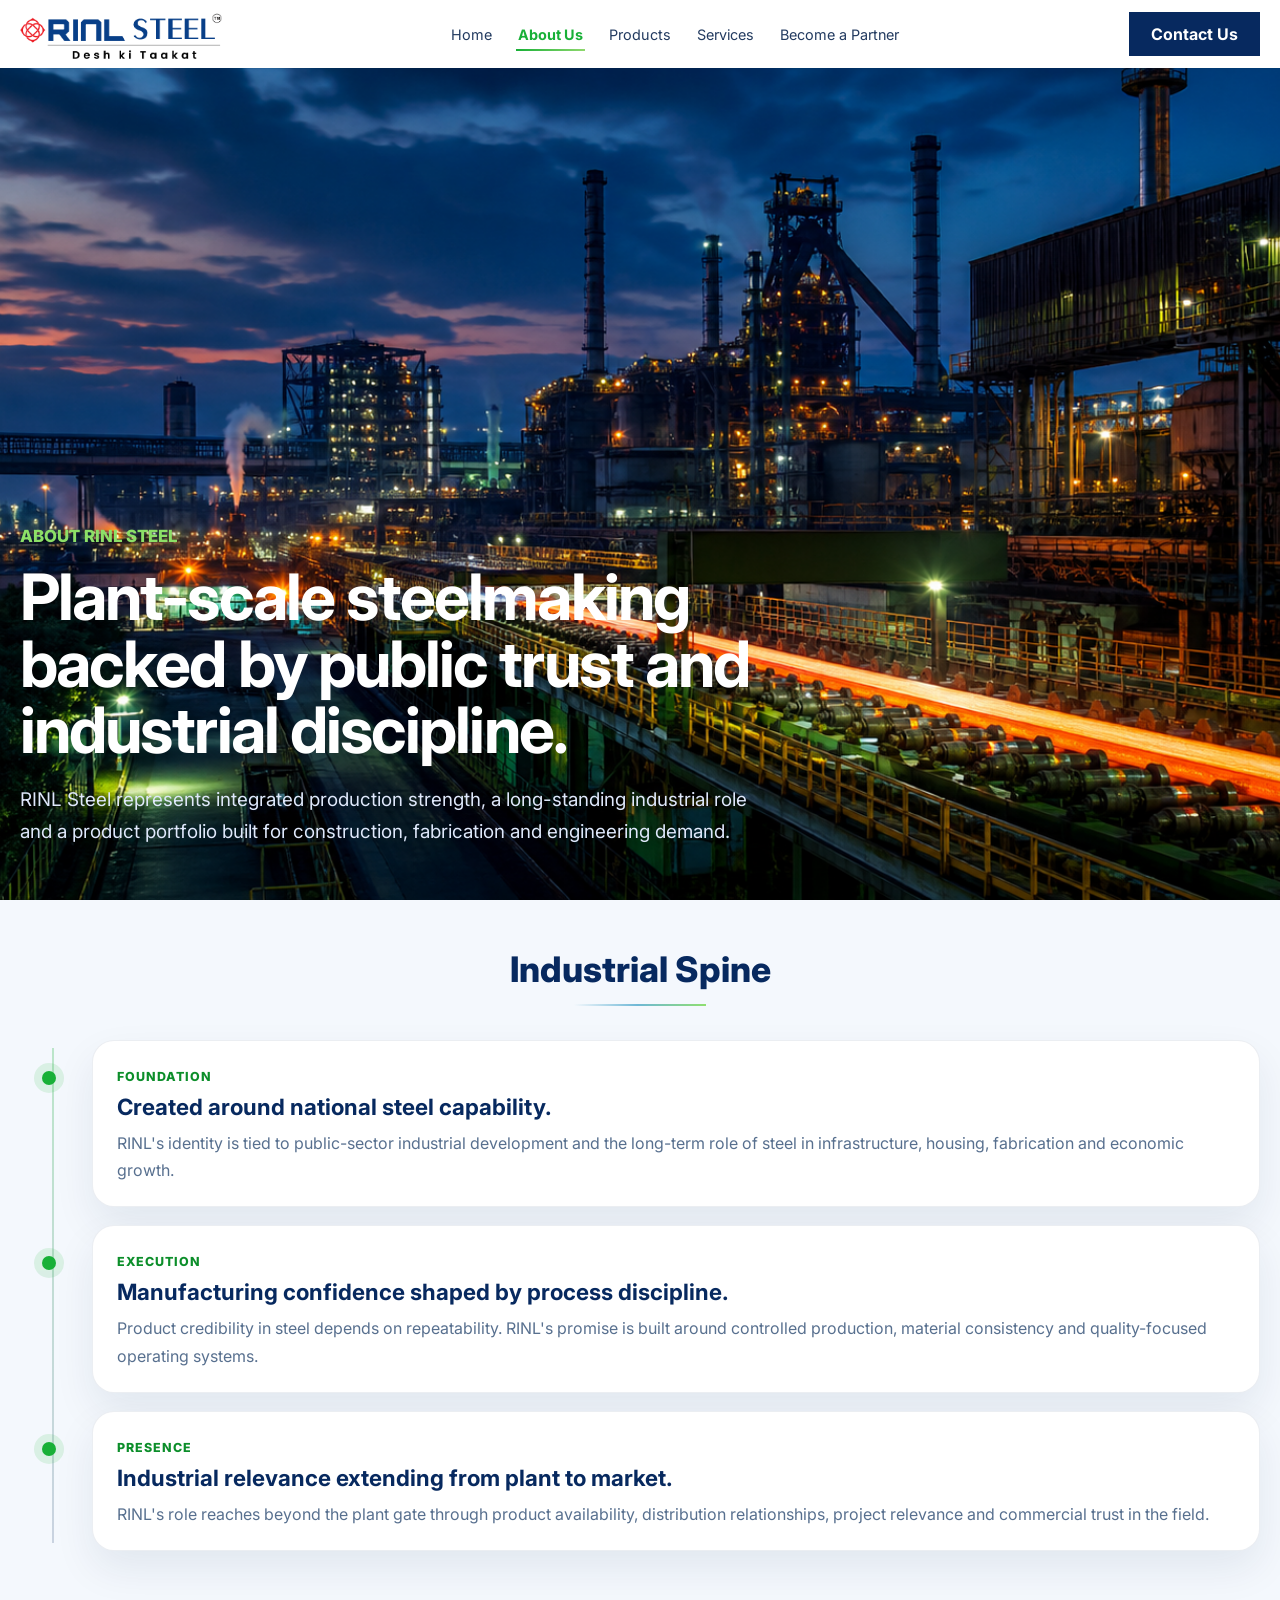
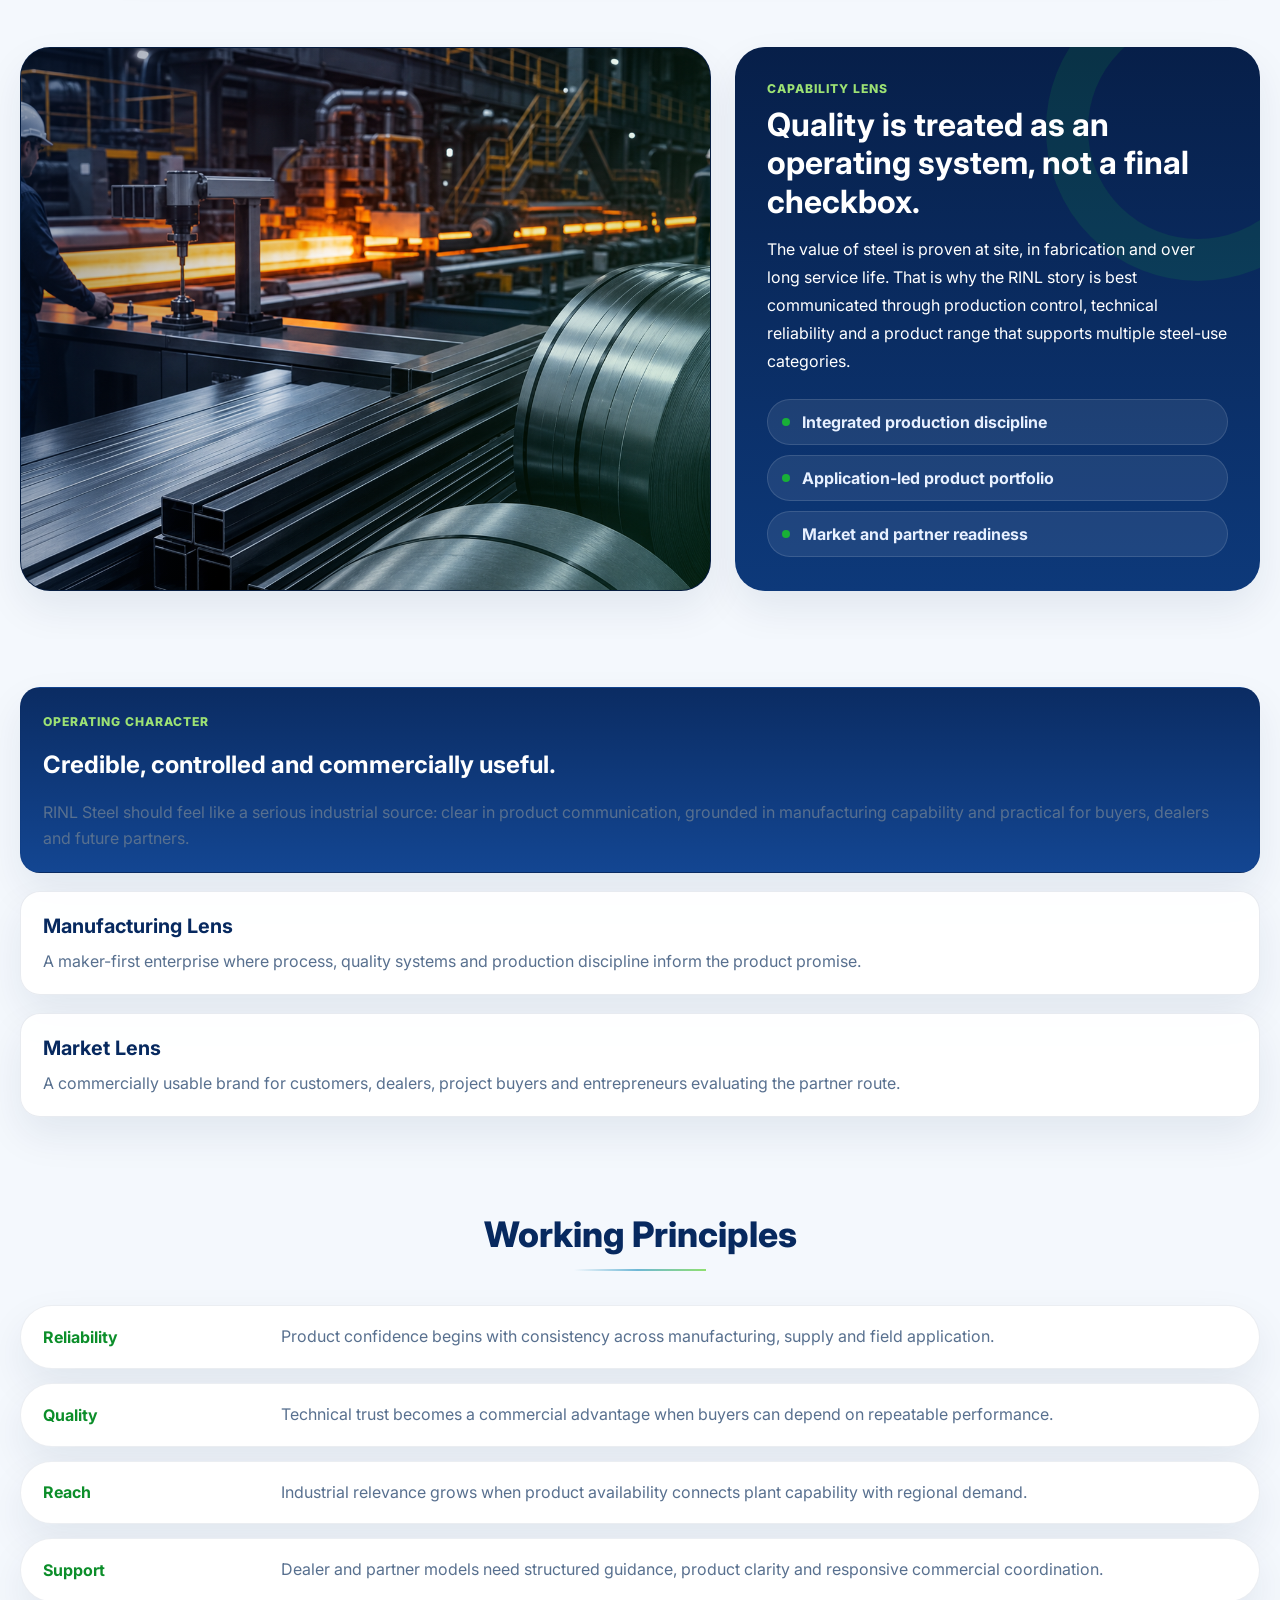
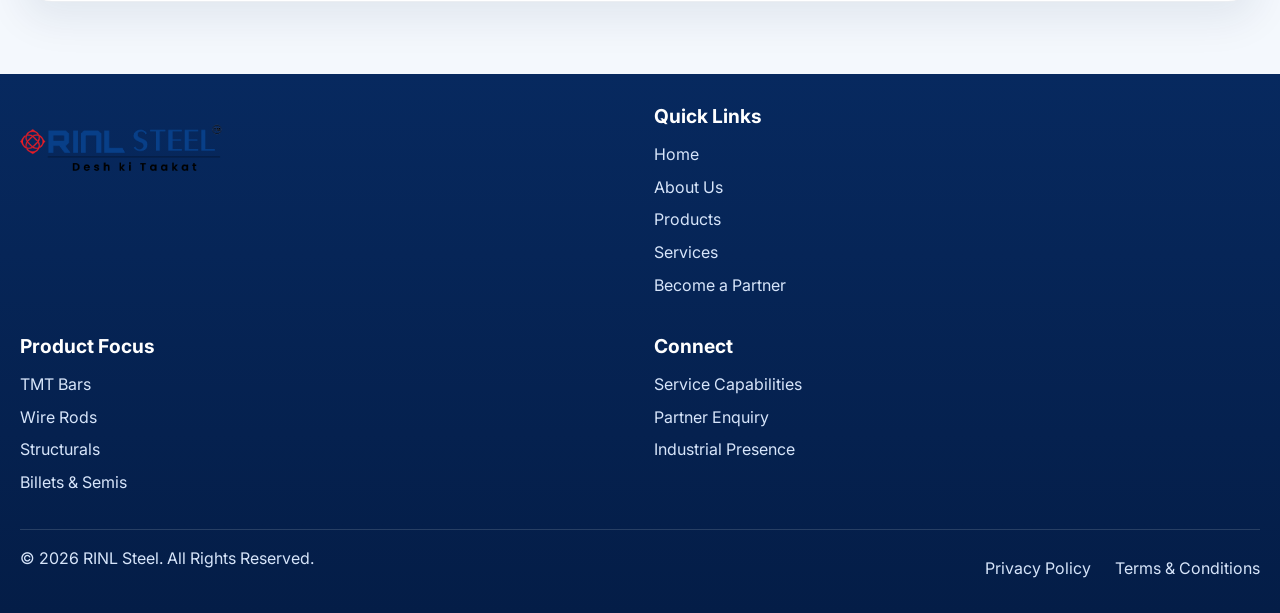
==== commit 2bf7b76d: "Show partner page only on Netlify" ====
--- a/about.html
+++ b/about.html
@@ -35,8 +35,8 @@
       <div class="container page-hero-shell">
         <div class="page-hero-copy reveal">
           <p class="eyebrow">About RINL Steel</p>
-          <h1>An industrial brand built on plant-scale discipline and public trust.</h1>
-          <p class="page-hero-text">This page frames RINL through heritage, operating posture and the kind of production seriousness customers and partners expect from a large steel enterprise.</p>
+          <h1>Plant-scale steelmaking backed by public trust and industrial discipline.</h1>
+          <p class="page-hero-text">RINL Steel represents integrated production strength, a long-standing industrial role and a product portfolio built for construction, fabrication and engineering demand.</p>
         </div>
       </div>
     </section>
@@ -44,26 +44,46 @@
     <section class="section about-spine-shell">
       <div class="container">
         <div class="section-title section-title-stack reveal">
-          <h2>Heritage Spine</h2>
+          <h2>Industrial Spine</h2>
           <span></span>
         </div>
         <div class="about-spine">
           <article class="about-spine-node reveal">
             <span>Foundation</span>
-            <h3>Born from a national industrial ambition.</h3>
-            <p>RINL's identity is tied to public-sector industrial development and to a long-term role in steel-led infrastructure growth.</p>
+            <h3>Created around national steel capability.</h3>
+            <p>RINL's identity is tied to public-sector industrial development and the long-term role of steel in infrastructure, housing, fabrication and economic growth.</p>
           </article>
           <article class="about-spine-node reveal delay-1">
             <span>Execution</span>
             <h3>Manufacturing confidence shaped by process discipline.</h3>
-            <p>Product credibility in steel depends on consistency. The brand promise therefore rests on operating systems, plant behaviour and quality control.</p>
+            <p>Product credibility in steel depends on repeatability. RINL's promise is built around controlled production, material consistency and quality-focused operating systems.</p>
           </article>
           <article class="about-spine-node reveal delay-2" id="presence">
             <span>Presence</span>
-            <h3>Industrial relevance extending from production to market.</h3>
-            <p>RINL's role reaches beyond the plant gate through distribution relationships, application relevance and commercial trust in the field.</p>
+            <h3>Industrial relevance extending from plant to market.</h3>
+            <p>RINL's role reaches beyond the plant gate through product availability, distribution relationships, project relevance and commercial trust in the field.</p>
           </article>
         </div>
+      </div>
+    </section>
+
+    <section class="section about-capability-shell">
+      <div class="container about-capability-grid">
+        <figure class="about-capability-image reveal">
+          <img src="assets/images/about/about-quality-line.png" alt="Steel manufacturing and quality control process" />
+        </figure>
+        <article class="about-capability-copy reveal delay-1">
+          <span class="section-kicker">Capability Lens</span>
+          <h2>Quality is treated as an operating system, not a final checkbox.</h2>
+          <p>
+            The value of steel is proven at site, in fabrication and over long service life. That is why the RINL story is best communicated through production control, technical reliability and a product range that supports multiple steel-use categories.
+          </p>
+          <div class="about-capability-points">
+            <span>Integrated production discipline</span>
+            <span>Application-led product portfolio</span>
+            <span>Market and partner readiness</span>
+          </div>
+        </article>
       </div>
     </section>
 
@@ -71,16 +91,16 @@
       <div class="container about-panels-grid">
         <article class="about-panel about-panel-large reveal">
           <span class="section-kicker">Operating Character</span>
-          <h2>What the organisation should feel like online</h2>
-          <p>The digital voice should feel credible, controlled and industrial. Not loud, not generic. It should communicate engineering seriousness, manufacturing scale and partner readiness with clear visual structure.</p>
+          <h2>Credible, controlled and commercially useful.</h2>
+          <p>RINL Steel should feel like a serious industrial source: clear in product communication, grounded in manufacturing capability and practical for buyers, dealers and future partners.</p>
         </article>
         <article class="about-panel reveal delay-1">
           <strong>Manufacturing Lens</strong>
-          <p>RINL can be positioned as a maker-first enterprise where process, standards and capacity inform everything else.</p>
+          <p>A maker-first enterprise where process, quality systems and production discipline inform the product promise.</p>
         </article>
         <article class="about-panel reveal delay-2">
           <strong>Market Lens</strong>
-          <p>The brand also needs to feel commercially usable: relevant for customers, dealers, project buyers and future franchise partners.</p>
+          <p>A commercially usable brand for customers, dealers, project buyers and entrepreneurs evaluating the partner route.</p>
         </article>
       </div>
     </section>
@@ -88,14 +108,14 @@
     <section class="section principle-river-shell">
       <div class="container">
         <div class="section-title section-title-stack reveal">
-          <h2>Principle River</h2>
+          <h2>Working Principles</h2>
           <span></span>
         </div>
         <div class="principle-river">
-          <div class="principle-flow reveal"><strong>Reliability</strong><span>Product confidence begins with consistency.</span></div>
-          <div class="principle-flow reveal delay-1"><strong>Quality</strong><span>Technical trust is a commercial advantage.</span></div>
-          <div class="principle-flow reveal delay-2"><strong>Reach</strong><span>Industrial relevance requires market presence.</span></div>
-          <div class="principle-flow reveal delay-3"><strong>Support</strong><span>Partnership models need structure, not slogans.</span></div>
+          <div class="principle-flow reveal"><strong>Reliability</strong><span>Product confidence begins with consistency across manufacturing, supply and field application.</span></div>
+          <div class="principle-flow reveal delay-1"><strong>Quality</strong><span>Technical trust becomes a commercial advantage when buyers can depend on repeatable performance.</span></div>
+          <div class="principle-flow reveal delay-2"><strong>Reach</strong><span>Industrial relevance grows when product availability connects plant capability with regional demand.</span></div>
+          <div class="principle-flow reveal delay-3"><strong>Support</strong><span>Dealer and partner models need structured guidance, product clarity and responsive commercial coordination.</span></div>
         </div>
       </div>
     </section>
--- a/styles.css
+++ b/styles.css
@@ -11,6 +11,7 @@
   --white:#ffffff;
   --shadow:0 18px 40px rgba(6,32,74,.08);
   --font:'Inter',system-ui,sans-serif;
+  --header-height:68px;
 }
 
 *{box-sizing:border-box}
@@ -120,19 +121,19 @@
 }
 
 .hero{
-  background:
-    linear-gradient(90deg, rgba(4,29,71,.88) 0%, rgba(8,42,97,.72) 28%, rgba(8,42,97,.26) 52%, rgba(8,42,97,0) 72%),
-    url("assets/images/hero/Main%20Banner.webp") center center / cover no-repeat;
+  background:url("Banner%20Image.webp") center center / cover no-repeat;
+  background-color:#fff;
+  min-height:calc(100vh - var(--header-height));
 }
 
 .hero-shell{
   display:flex;
   align-items:center;
-  min-height:560px;
+  min-height:calc(100vh - var(--header-height));
 }
 
 .hero-copy{
-  padding:86px 0 86px 4px;
+  padding:0 0 86px 4px;
   color:var(--white);
   max-width:720px;
 }
@@ -150,12 +151,14 @@
   font-size:4.3rem;
   line-height:1.06;
   font-weight:800;
+  color:var(--white);
 }
 
 .hero-lead{
   margin:18px 0 0;
   font-size:2rem;
   line-height:1.35;
+  color:#dfe8fb;
 }
 
 .hero-text{
@@ -1332,53 +1335,332 @@
   position:relative;
   overflow:hidden;
   color:var(--white);
-}
-
-.page-hero:before{
-  content:"";
-  position:absolute;
-  inset:0;
-  background:
-    radial-gradient(circle at 78% 24%, rgba(38,173,68,.24) 0%, rgba(38,173,68,0) 34%),
-    linear-gradient(90deg, rgba(4,29,71,.92) 0%, rgba(8,42,97,.78) 44%, rgba(8,42,97,.3) 100%);
+  background:url("Banner%20Image.webp") center center / cover no-repeat;
+  background-color:#fff;
+  min-height:calc(100vh - var(--header-height));
 }
 
 .page-hero-home{
-  background:url("assets/images/hero/Main%20Banner.webp") center center / cover no-repeat;
-}
-
-.page-hero-about,
-.page-hero-products,
+  background:url("assets/images/home/home-banner.png") center center / cover no-repeat;
+  background-color:#091526;
+}
+
+.page-hero-about{
+  background:url("assets/images/about/about-banner.png") center center / cover no-repeat;
+  background-color:#07162b;
+}
+
+.page-hero-products{
+  background:url("Product Banner.webp") center center / cover no-repeat;
+  background-color:#fff;
+}
+
 .page-hero-services{
-  background:
-    linear-gradient(120deg, rgba(3,20,48,.88) 0%, rgba(9,46,105,.72) 54%, rgba(7,41,95,.42) 100%),
-    url("assets/images/hero/Main%20Banner.webp") center center / cover no-repeat;
-}
-
-.hero-composition,
-.page-hero-shell{
-  position:relative;
-  z-index:1;
+  background:url("assets/images/services/services-banner.png") center center / cover no-repeat;
+  background-color:#fff;
 }
 
 .hero-composition{
-  min-height:640px;
   display:grid;
   grid-template-columns:minmax(0,1.05fr) minmax(320px,.75fr);
   align-items:end;
   gap:26px;
-  padding:72px 0 64px;
+  min-height:calc(100vh - var(--header-height));
+  padding:0 0 64px;
 }
 
 .page-hero-shell{
-  min-height:420px;
   display:flex;
   align-items:flex-end;
-  padding:72px 0 52px;
+  min-height:calc(100vh - var(--header-height));
+  padding:0 0 52px;
+  position:relative;
+  z-index:1;
 }
 
 .page-hero-copy{
   max-width:840px;
+  color:var(--white);
+}
+
+.product-hero-layout{
+  width:100%;
+  display:grid;
+  grid-template-columns:minmax(0,1fr) minmax(460px,.82fr);
+  align-items:center;
+  gap:clamp(28px,4vw,72px);
+}
+
+.page-hero-copy-slider{
+  max-width:min(700px,100%);
+  width:min(840px,100%);
+  min-height:520px;
+  display:block;
+  position:relative;
+  z-index:5;
+  opacity:1;
+  transform:none;
+}
+
+.product-hero-slides{
+  position:relative;
+  width:100%;
+  max-width:700px;
+  height:520px;
+  min-height:520px;
+  overflow:hidden;
+}
+
+.product-hero-slide{
+  position:absolute;
+  inset:0;
+  display:flex;
+  align-items:center;
+  justify-content:center;
+  padding:36px;
+  border-radius:24px;
+  opacity:0;
+  transform:none;
+  background:transparent;
+  box-shadow:none;
+  border:1px solid transparent;
+  will-change:transform,opacity;
+}
+
+.product-hero-slide.active{
+  opacity:1;
+  transform:none;
+}
+
+.product-hero-slide.incoming{
+  animation:heroOverlapIn 1.35s cubic-bezier(.4,0,.2,1) both;
+}
+
+.product-hero-slide.exiting{
+  animation:heroOverlapOut 1.35s cubic-bezier(.4,0,.2,1) both;
+}
+
+.product-hero-slide-copy{
+  width:100%;
+  max-width:600px;
+  margin:auto;
+}
+
+.product-hero-slide-copy span{
+  display:inline-block;
+  margin-bottom:14px;
+  font-size:.84rem;
+  font-weight:800;
+  letter-spacing:.1em;
+  text-transform:uppercase;
+  color:rgba(255,255,255,.92);
+}
+
+.product-hero-slide-copy h1{
+  margin:0;
+  font-size:3.25rem;
+  line-height:1.05;
+  color:#fff;
+}
+
+.product-hero-slide-copy p{
+  margin:18px 0 0;
+  max-width:56ch;
+  font-size:1.1rem;
+  line-height:1.7;
+  color:rgba(255,255,255,.9);
+}
+
+.product-hero-slide-1{
+  background:transparent;
+  border-color:transparent;
+  box-shadow:none;
+}
+
+.page-hero-products .page-hero-shell{
+  align-items:center;
+}
+
+.page-hero-products .page-hero-copy-slider{
+  margin:auto 0;
+}
+
+.product-hero-slide.active .product-hero-slide-copy,
+.product-hero-slide.exiting .product-hero-slide-copy{
+  transition:opacity 1.35s cubic-bezier(.4,0,.2,1);
+}
+
+.product-hero-slide-1 .product-hero-slide-copy{
+  padding:0;
+  background:transparent;
+  box-shadow:none;
+  text-shadow:0 3px 18px rgba(0,0,0,.65);
+}
+
+.product-hero-slide:not(.product-hero-slide-1) .product-hero-slide-copy{
+  text-shadow:0 3px 18px rgba(0,0,0,.6);
+}
+
+.product-hero-slide.active .product-hero-slide-copy{
+  transform:none;
+  opacity:1;
+}
+
+.product-hero-slide.exiting .product-hero-slide-copy{
+  transform:none;
+  opacity:.18;
+}
+
+.product-collage{
+  position:relative;
+  width:min(50vw,640px);
+  height:min(50vw,640px);
+  min-width:460px;
+  min-height:460px;
+  justify-self:end;
+  isolation:isolate;
+}
+
+.product-collage-item{
+  position:absolute;
+  margin:0;
+  border:2px solid rgba(255,255,255,.22);
+  background:rgba(255,255,255,.08);
+  box-shadow:0 20px 40px rgba(0,0,0,.24);
+  overflow:hidden;
+  opacity:.58;
+  filter:saturate(.82) brightness(.84);
+  transform:rotate(var(--tilt)) scale(.96);
+  transition:transform 1.05s cubic-bezier(.2,.8,.2,1), opacity 1.05s ease, filter 1.05s ease, border-color 1.05s ease, box-shadow 1.05s ease;
+  z-index:1;
+}
+
+.product-collage-item img{
+  display:block;
+  width:100%;
+  height:100%;
+  object-fit:cover;
+}
+
+.product-collage-item.is-active{
+  border-color:#2fbf5b;
+  box-shadow:0 26px 58px rgba(0,0,0,.34), 0 0 0 7px rgba(47,191,91,.34);
+  opacity:1;
+  filter:saturate(1.1) brightness(1.06);
+  transform:rotate(var(--tilt)) scale(1.12);
+  z-index:7;
+}
+
+.product-collage-tmt{
+  --tilt:-9deg;
+  left:3%;
+  top:0;
+  width:33%;
+  height:28%;
+  border-radius:34% 20% 28% 24%;
+  z-index:2;
+}
+
+.product-collage-angles{
+  --tilt:8deg;
+  right:5%;
+  top:2%;
+  width:34%;
+  height:30%;
+  border-radius:24% 38% 28% 30%;
+  z-index:3;
+}
+
+.product-collage-channels{
+  --tilt:-5deg;
+  left:33%;
+  top:25%;
+  width:34%;
+  height:27%;
+  border-radius:30% 22% 34% 24%;
+  z-index:1;
+}
+
+.product-collage-beams{
+  --tilt:9deg;
+  right:0;
+  top:39%;
+  width:35%;
+  height:29%;
+  border-radius:24% 32% 22% 38%;
+  z-index:4;
+}
+
+.product-collage-squares{
+  --tilt:-11deg;
+  left:0;
+  top:39%;
+  width:34%;
+  height:27%;
+  border-radius:22% 34% 28% 30%;
+  z-index:3;
+}
+
+.product-collage-flats{
+  --tilt:6deg;
+  left:14%;
+  bottom:0;
+  width:34%;
+  height:27%;
+  border-radius:36% 22% 30% 24%;
+  z-index:5;
+}
+
+.product-collage-rounds{
+  --tilt:-4deg;
+  right:12%;
+  bottom:2%;
+  width:35%;
+  height:27%;
+  border-radius:26% 30% 36% 20%;
+  z-index:6;
+}
+
+@keyframes heroOverlapIn{
+  0%{
+    opacity:0;
+    transform:none;
+  }
+  28%{
+    opacity:.18;
+    transform:none;
+  }
+  62%{
+    opacity:.68;
+    transform:none;
+  }
+  88%{
+    opacity:.94;
+    transform:none;
+  }
+  100%{
+    opacity:1;
+    transform:none;
+  }
+}
+
+@keyframes heroOverlapOut{
+  0%{
+    opacity:1;
+    transform:none;
+  }
+  30%{
+    opacity:.78;
+    transform:none;
+  }
+  72%{
+    opacity:.24;
+    transform:none;
+  }
+  100%{
+    opacity:0;
+    transform:none;
+  }
 }
 
 .page-hero-copy h1{
@@ -1386,12 +1668,13 @@
   font-size:4rem;
   line-height:1.04;
   letter-spacing:-.03em;
+  color:var(--white);
 }
 
 .page-hero-text{
   margin:20px 0 0;
   max-width:62ch;
-  color:#dfebfd;
+  color:#dfe8fb;
   font-size:1.18rem;
   line-height:1.7;
 }
@@ -1406,6 +1689,7 @@
   border:1px solid rgba(255,255,255,.16);
   background:rgba(255,255,255,.08);
   backdrop-filter:blur(8px);
+  box-shadow:var(--shadow);
 }
 
 .hero-frame-panel{
@@ -1429,6 +1713,7 @@
   margin-top:12px;
   font-size:1.55rem;
   line-height:1.35;
+  color:var(--white);
 }
 
 .hero-frame-rail{
@@ -1446,6 +1731,7 @@
   margin-top:8px;
   font-size:1rem;
   line-height:1.45;
+  color:var(--white);
 }
 
 .signal-marquee{
@@ -1485,7 +1771,9 @@
 .home-axis,
 .steel-ribbons,
 .home-landscape,
+.home-command-shell,
 .about-spine-shell,
+.about-capability-shell,
 .about-panels,
 .principle-river-shell,
 .product-spectrum-shell,
@@ -1614,7 +1902,7 @@
   display:grid;
   grid-template-columns:minmax(0,.9fr) minmax(0,1.1fr);
   gap:22px;
-  align-items:start;
+  align-items:stretch;
 }
 
 .landscape-panel{
@@ -1625,7 +1913,43 @@
   box-shadow:var(--shadow);
 }
 
+.home-flow-image,
+.about-capability-image{
+  position:relative;
+  min-height:420px;
+  margin:0;
+  overflow:hidden;
+  border-radius:30px;
+  border:1px solid rgba(7,41,95,.1);
+  background:#081d3d;
+  box-shadow:var(--shadow);
+  isolation:isolate;
+}
+
+.home-flow-image:before,
+.about-capability-image:before{
+  content:"";
+  position:absolute;
+  inset:0;
+  z-index:1;
+  pointer-events:none;
+  background:linear-gradient(110deg, rgba(6,28,64,.44), transparent 44%, rgba(24,176,55,.16));
+}
+
+.home-flow-image img,
+.about-capability-image img{
+  width:100%;
+  height:100%;
+  min-height:inherit;
+  display:block;
+  object-fit:cover;
+  transform:scale(1.04);
+  animation:industrialImageDrift 14s ease-in-out infinite alternate;
+}
+
 .landscape-panel h2,
+.home-command-copy h2,
+.about-capability-copy h2,
 .application-column h2,
 .service-cycle-copy h2{
   margin:10px 0 0;
@@ -1635,6 +1959,8 @@
 }
 
 .landscape-panel p,
+.home-command-copy p,
+.about-capability-copy p,
 .application-column p,
 .service-cycle-copy p{
   margin:14px 0 0;
@@ -1657,6 +1983,68 @@
   margin:10px 0 0;
   line-height:1.6;
   color:var(--muted);
+}
+
+.home-command{
+  display:grid;
+  grid-template-columns:minmax(280px,.42fr) minmax(0,1fr);
+  gap:22px;
+  align-items:start;
+}
+
+.home-command-copy{
+  position:sticky;
+  top:96px;
+  padding:30px 28px;
+  border-radius:30px;
+  background:#fff;
+  border:1px solid rgba(7,41,95,.08);
+  box-shadow:var(--shadow);
+}
+
+.home-command-lines{
+  display:grid;
+  gap:14px;
+}
+
+.home-command-line{
+  position:relative;
+  display:grid;
+  grid-template-columns:84px minmax(210px,.38fr) minmax(0,1fr);
+  gap:20px;
+  align-items:center;
+  padding:20px 22px;
+  overflow:hidden;
+  border-radius:999px;
+  border:1px solid rgba(7,41,95,.09);
+  background:linear-gradient(90deg, #ffffff 0%, #eef5ff 52%, rgba(24,176,55,.12) 100%);
+  box-shadow:var(--shadow);
+}
+
+.home-command-line:before{
+  content:"";
+  position:absolute;
+  inset:0 auto 0 0;
+  width:6px;
+  background:linear-gradient(180deg, var(--green), #8fd86a);
+}
+
+.home-command-line span{
+  color:var(--green-deep);
+  font-weight:900;
+  letter-spacing:.12em;
+}
+
+.home-command-line strong{
+  color:var(--blue);
+  font-size:1.12rem;
+  line-height:1.25;
+}
+
+.home-command-line p{
+  margin:0;
+  color:var(--muted);
+  line-height:1.55;
 }
 
 .home-cta{
@@ -1748,6 +2136,75 @@
   margin:10px 0 0;
   color:var(--muted);
   line-height:1.7;
+}
+
+.about-capability-shell{
+  overflow:hidden;
+}
+
+.about-capability-grid{
+  display:grid;
+  grid-template-columns:minmax(0,1.08fr) minmax(320px,.82fr);
+  gap:24px;
+  align-items:stretch;
+}
+
+.about-capability-copy{
+  position:relative;
+  display:flex;
+  flex-direction:column;
+  justify-content:center;
+  padding:34px 32px;
+  border-radius:30px;
+  background:linear-gradient(180deg, #071f49 0%, #0d397a 100%);
+  color:var(--white);
+  box-shadow:var(--shadow);
+  overflow:hidden;
+  isolation:isolate;
+}
+
+.about-capability-copy:before{
+  content:"";
+  position:absolute;
+  inset:-70px -90px auto auto;
+  width:220px;
+  height:220px;
+  border-radius:50%;
+  border:42px solid rgba(24,176,55,.13);
+  z-index:-1;
+}
+
+.about-capability-copy h2,
+.about-capability-copy p{
+  color:var(--white);
+}
+
+.about-capability-points{
+  display:grid;
+  gap:10px;
+  margin-top:24px;
+}
+
+.about-capability-points span{
+  position:relative;
+  padding:12px 14px 12px 34px;
+  border-radius:999px;
+  background:rgba(255,255,255,.08);
+  border:1px solid rgba(255,255,255,.12);
+  color:#e7f0ff;
+  font-weight:700;
+}
+
+.about-capability-points span:before{
+  content:"";
+  position:absolute;
+  left:14px;
+  top:50%;
+  width:8px;
+  height:8px;
+  border-radius:50%;
+  background:var(--green);
+  transform:translateY(-50%);
 }
 
 .about-panels-grid{
@@ -2261,19 +2718,27 @@
 
 .service-stream{
   display:grid;
-  gap:16px;
+  gap:18px;
 }
 
 .service-strip{
+  display:grid;
+  gap:10px;
   padding:22px 26px;
   border-radius:20px;
   background:linear-gradient(90deg, #ffffff 0%, #eef6ff 100%);
   border:1px solid rgba(7,41,95,.08);
   box-shadow:var(--shadow);
-}
-
-.service-strip:nth-child(even){
-  margin-left:68px;
+  width:min(100%,1120px);
+}
+
+.service-strip-left{
+  margin-right:auto;
+}
+
+.service-strip-right{
+  margin-left:auto;
+  text-align:right;
 }
 
 .service-strip span{
@@ -2285,11 +2750,16 @@
   text-transform:uppercase;
 }
 
-.service-strip h3{
-  margin:8px 0 0;
+.service-strip p{
+  margin:0;
   color:var(--blue);
   font-size:1.45rem;
-  line-height:1.35;
+  line-height:1.45;
+  width:100%;
+  max-width:none;
+  white-space:normal;
+  overflow:visible;
+  text-overflow:clip;
 }
 
 .service-cycle{
@@ -2297,34 +2767,86 @@
   gap:14px;
 }
 
+.service-cycle-shell{
+  background:linear-gradient(180deg,var(--blue),var(--blue-deep));
+  color:#deebff;
+}
+
+.service-cycle-shell .service-cycle-grid{
+  align-items:center;
+  gap:34px;
+}
+
+.service-cycle-shell .service-cycle-copy h2{
+  margin:0;
+  color:var(--white);
+  font-size:2.55rem;
+  line-height:1.12;
+}
+
+.service-cycle-shell .service-cycle-copy p{
+  color:#d7e5fa;
+  max-width:62ch;
+}
+
+.service-cycle-images{
+  position:relative;
+  margin-top:26px;
+  aspect-ratio:16 / 9;
+  overflow:hidden;
+  border:1px solid rgba(255,255,255,.18);
+  border-radius:24px;
+  box-shadow:0 24px 60px rgba(0,0,0,.28);
+  background:rgba(255,255,255,.08);
+}
+
+.service-cycle-image{
+  position:absolute;
+  inset:0;
+  width:100%;
+  height:100%;
+  object-fit:cover;
+  opacity:0;
+  transform:scale(1.03);
+  transition:opacity .55s ease, transform .75s ease;
+}
+
+.service-cycle-image.active{
+  opacity:1;
+  transform:scale(1);
+}
+
 .service-cycle-node{
   display:grid;
-  grid-template-columns:64px 1fr;
-  gap:16px;
-  align-items:center;
-}
-
-.service-cycle-node strong{
-  display:grid;
-  place-items:center;
-  width:64px;
-  height:64px;
-  border-radius:18px;
-  background:linear-gradient(180deg,#24c245,#10912c);
-  color:#fff;
-  font-size:1.3rem;
-}
-
-.service-cycle-node span{
-  color:var(--blue);
-  font-weight:700;
-  line-height:1.45;
-}
-
-@keyframes marqueeDrift{
-  0%{transform:translateX(0)}
-  50%{transform:translateX(-4%)}
-  100%{transform:translateX(0)}
+  gap:8px;
+  padding:22px 22px 20px;
+  border:1px solid rgba(255,255,255,.16);
+  border-radius:20px;
+  background:rgba(255,255,255,.08);
+  box-shadow:0 18px 42px rgba(0,0,0,.16);
+  text-align:left;
+  cursor:pointer;
+  transition:background .25s ease, border-color .25s ease, transform .25s ease;
+}
+
+.service-cycle-node.active,
+.service-cycle-node:hover{
+  background:rgba(255,255,255,.16);
+  border-color:rgba(39,193,73,.72);
+  transform:translateX(-8px);
+}
+
+.service-cycle-node h3{
+  margin:0;
+  color:var(--white);
+  font-size:1.2rem;
+  line-height:1.25;
+}
+
+.service-cycle-node p{
+  margin:0;
+  color:#d7e5fa;
+  line-height:1.6;
 }
 
 .site-footer{
@@ -2369,6 +2891,46 @@
   gap:24px;
 }
 
+.blocked-page{
+  min-height:100vh;
+  display:grid;
+  place-items:center;
+  padding:24px;
+  background:linear-gradient(135deg, #061a3a 0%, #0b3572 62%, #10682b 100%);
+}
+
+.blocked-panel{
+  width:min(100%, 620px);
+  padding:42px;
+  border:1px solid rgba(255,255,255,.16);
+  border-radius:28px;
+  background:rgba(255,255,255,.08);
+  color:var(--white);
+  text-align:center;
+  box-shadow:var(--shadow);
+  backdrop-filter:blur(10px);
+}
+
+.blocked-panel img{
+  width:190px;
+  height:auto;
+  margin:0 auto 28px;
+}
+
+.blocked-panel h1{
+  margin:0;
+  color:var(--white);
+  font-size:clamp(2rem, 6vw, 4rem);
+  line-height:1.05;
+}
+
+.blocked-panel p:not(.eyebrow){
+  margin:18px auto 26px;
+  max-width:42ch;
+  color:#dfe8fb;
+  line-height:1.65;
+}
+
 .reveal{
   opacity:0;
   transform:translateY(18px);
@@ -2378,6 +2940,11 @@
 .reveal.visible{
   opacity:1;
   transform:none;
+}
+
+@keyframes industrialImageDrift{
+  0%{transform:scale(1.04) translate3d(-8px,0,0)}
+  100%{transform:scale(1.1) translate3d(10px,-8px,0)}
 }
 
 .delay-1{transition-delay:.1s}
@@ -2417,13 +2984,36 @@
     background:none;
     box-shadow:none;
   }
-  .hero-shell{min-height:520px}
   .hero-composition{grid-template-columns:1fr}
+  .product-hero-layout{
+    grid-template-columns:1fr;
+    gap:8px;
+  }
+  .page-hero-copy-slider,
+  .product-hero-slides{
+    max-width:100%;
+  }
+  .product-collage{
+    justify-self:center;
+    width:min(72vw,520px);
+    height:min(72vw,520px);
+    min-width:320px;
+    min-height:320px;
+  }
   .page-hero-copy h1{font-size:3.2rem}
+  .product-hero-slide-copy h1{font-size:3rem}
   .ribbon-band:nth-child(2),
   .ribbon-band:nth-child(3),
-  .product-band:nth-child(even),
-  .service-strip:nth-child(even){transform:none;margin-left:0}
+  .product-band:nth-child(even){
+    transform:none;
+    margin-left:0;
+  }
+  .service-strip-left,
+  .service-strip-right{
+    margin-left:0;
+    margin-right:0;
+    text-align:left;
+  }
   .cta-copy{grid-template-columns:1fr}
   .benefits-layout{grid-template-columns:1fr}
   .benefits-menu{
@@ -2443,6 +3033,8 @@
   }
   .home-cta,
   .axis-layout,
+  .home-command,
+  .about-capability-grid,
   .about-panels-grid,
   .application-grid,
   .service-cycle-grid{grid-template-columns:1fr}
@@ -2490,13 +3082,13 @@
     display:none;
   }
   .hero{
-    background:
-      linear-gradient(180deg, rgba(4,29,71,.9) 0%, rgba(8,42,97,.68) 44%, rgba(8,42,97,.28) 100%),
-      url("assets/images/hero/Main%20Banner.webp") 72% center / cover no-repeat;
-  }
-  .hero-shell{min-height:0}
+    background:url("Banner%20Image.webp") center center / cover no-repeat;
+  }
+  .page-hero-products{
+    background:url("Product Banner.webp") center center / cover no-repeat;
+  }
   .hero-copy{
-    padding:42px 0 46px;
+    padding:0 0 46px;
     max-width:none;
   }
   .eyebrow{font-size:.88rem;margin-bottom:14px}
@@ -2516,16 +3108,59 @@
   }
   .page-hero-shell,
   .hero-composition{
-    min-height:0;
-    padding:42px 0 44px;
+    padding:0 0 44px;
+  }
+  .product-hero-layout{
+    gap:0;
+  }
+  .page-hero-copy-slider{
+    min-height:330px;
+  }
+  .product-hero-slides{
+    height:330px;
+    min-height:330px;
+  }
+  .product-hero-slide{
+    padding:20px 0;
+  }
+  .product-hero-slide-copy h1{
+    font-size:2.25rem;
+  }
+  .product-hero-slide-copy p{
+    font-size:.98rem;
+    line-height:1.55;
+  }
+  .product-collage{
+    width:min(86vw,360px);
+    height:min(86vw,360px);
+    min-width:260px;
+    min-height:260px;
+    margin-top:-4px;
+  }
+  .product-collage-item{
+    border-width:1px;
+  }
+  .product-collage-item.is-active{
+    box-shadow:0 16px 34px rgba(0,0,0,.3), 0 0 0 4px rgba(47,191,91,.34);
   }
   .page-hero-copy h1{font-size:2.45rem}
+  .product-hero-slide-copy h1{font-size:2.25rem}
   .page-hero-text{font-size:1rem}
   .hero-frame-panel strong{font-size:1.2rem}
   .signal-marquee-track{gap:28px}
   .axis-manifesto,
   .landscape-panel,
   .home-cta{padding:22px 20px}
+  .home-flow-image,
+  .about-capability-image{min-height:300px}
+  .home-command-copy,
+  .about-capability-copy{padding:24px 20px}
+  .home-command-copy{position:static}
+  .home-command-line{
+    grid-template-columns:1fr;
+    gap:8px;
+    border-radius:22px;
+  }
   .axis-node,
   .about-panel,
   .landscape-column,
@@ -2552,8 +3187,11 @@
   }
   .product-stage-strip h3{font-size:1.45rem}
   .ribbon-band-copy h3,
-  .service-strip h3,
+  .service-strip p,
   .product-band h3{font-size:1.22rem}
+  .service-strip{
+    width:100%;
+  }
   .product-band{
     padding:22px 20px 20px 62px;
   }
@@ -2566,6 +3204,8 @@
   .about-spine-node{margin-left:44px}
   .about-spine-node:before{left:-31px}
   .home-cta h2,
+  .home-command-copy h2,
+  .about-capability-copy h2,
   .landscape-panel h2,
   .application-column h2,
   .service-cycle-copy h2{font-size:1.6rem}
